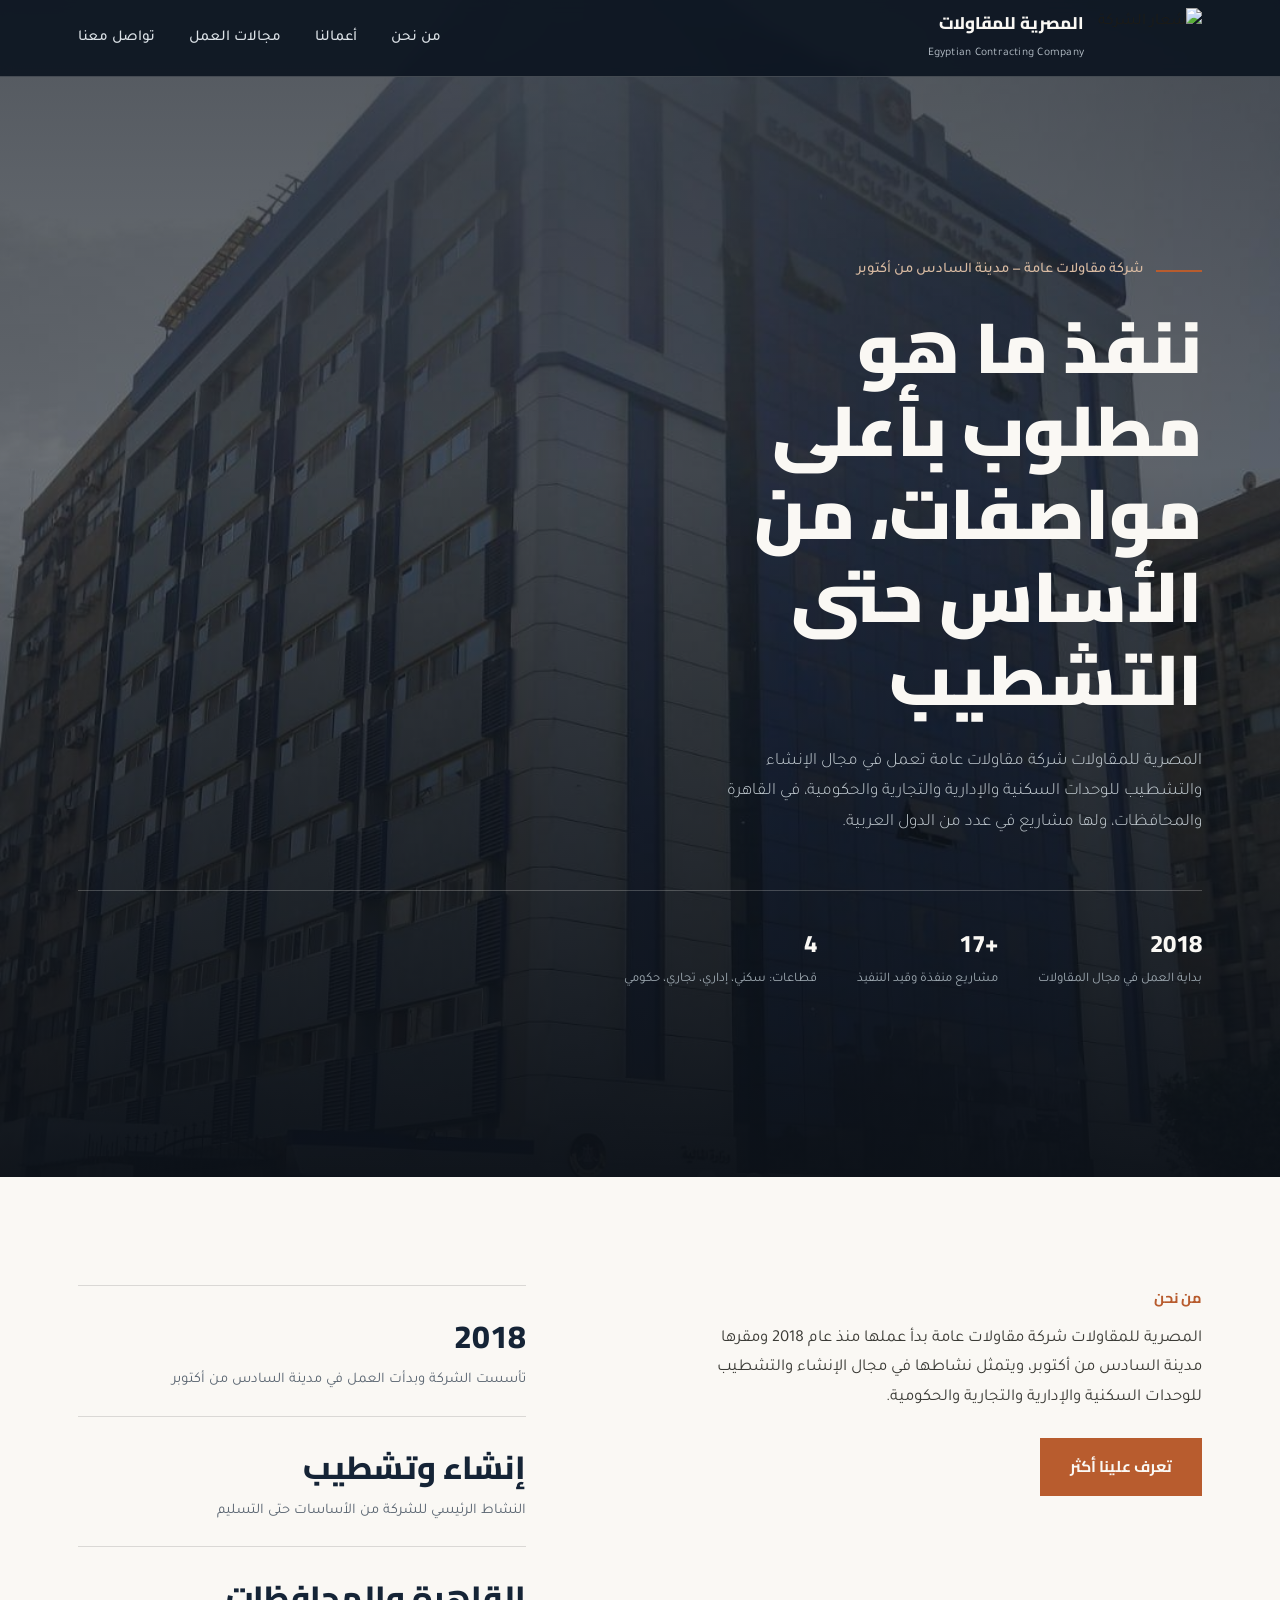
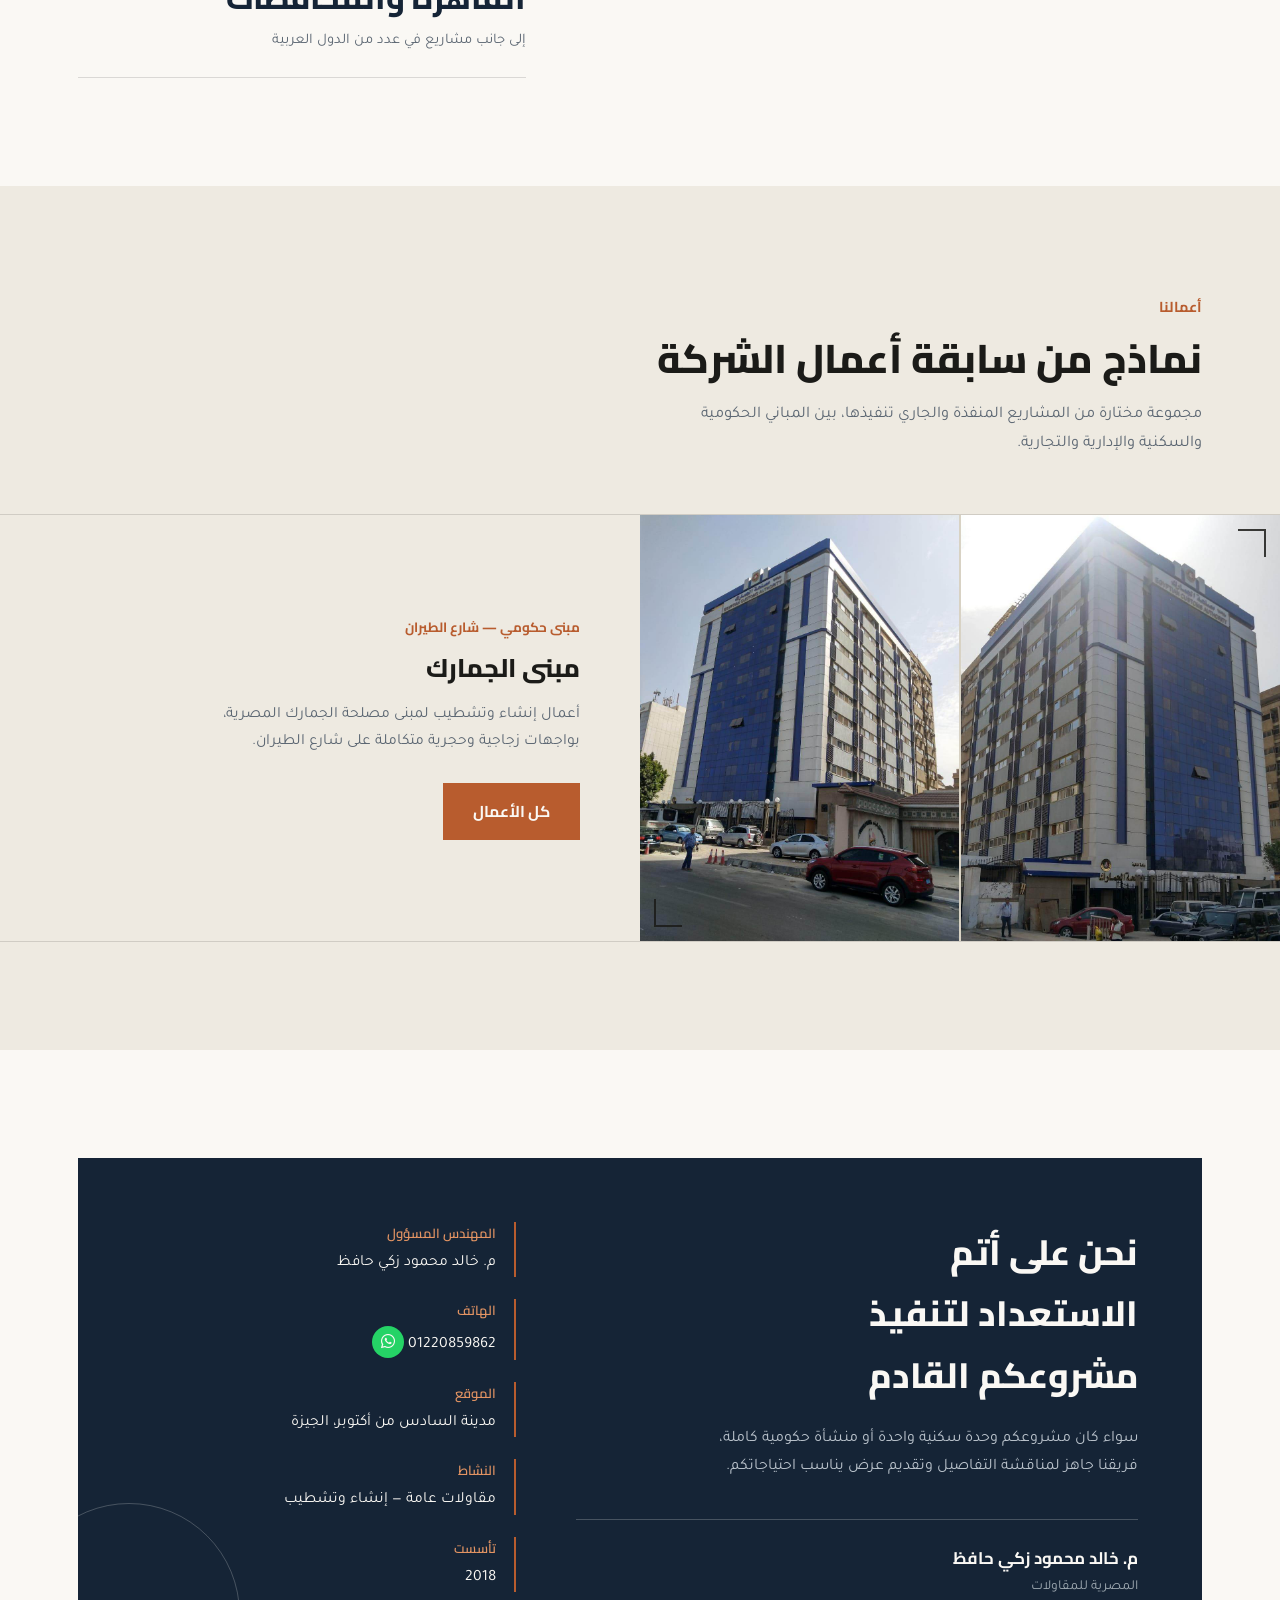
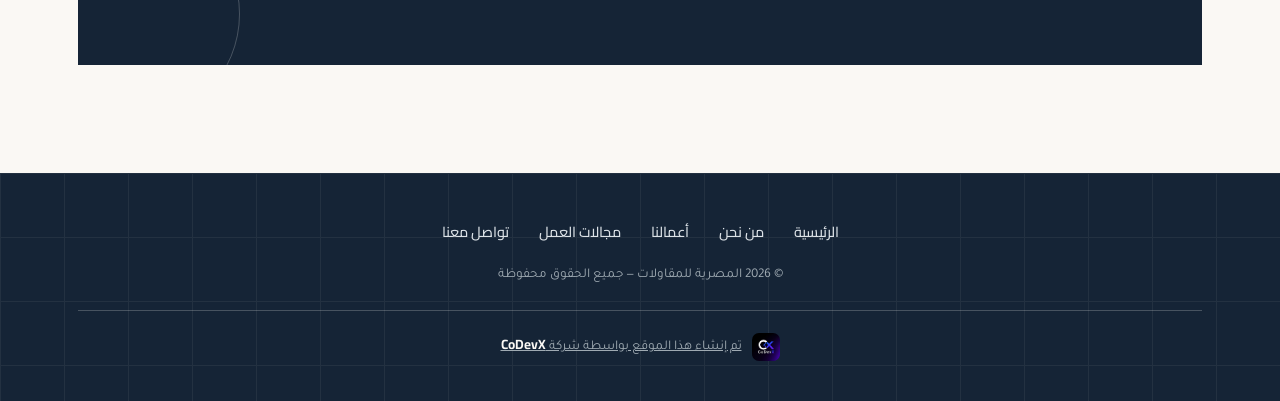
==== index.html @ 990a1ee1 "Add files via upload" ====
<!DOCTYPE html>
<html lang="ar" dir="rtl">
<head>
<meta charset="UTF-8">
<meta name="viewport" content="width=device-width, initial-scale=1, viewport-fit=cover">
<title>الرئيسية — المصرية للمقاولات</title>
<link rel="preconnect" href="https://fonts.googleapis.com">
<link rel="preconnect" href="https://fonts.gstatic.com" crossorigin>
<link rel="stylesheet" href="https://cdnjs.cloudflare.com/ajax/libs/font-awesome/6.5.2/css/all.min.css">
<link href="https://fonts.googleapis.com/css2?family=Cairo:wght@500;700;800;900&family=Tajawal:wght@300;400;500;700&display=swap" rel="stylesheet">
<link rel="stylesheet" href="css/style.css">
</head>
<body>
<header>
  <div class="wrap nav">
    <a class="brand" href="index.html">
      <img src="images/logo.jpg" alt="شعار الشركة">
      <div class="brand-text"><b>المصرية للمقاولات</b><span>Egyptian Contracting Company</span></div>
    </a>
    <nav><ul id="navList"><li><a href="about.html">من نحن</a></li><li><a href="projects.html">أعمالنا</a></li><li><a href="sectors.html">مجالات العمل</a></li><li><a href="contact.html">تواصل معنا</a></li></ul></nav>
    <button class="nav-toggle" id="navToggle" aria-label="القائمة">☰</button>
  </div>
</header>
<section class="hero">
  <img src="images/customs-1.jpg" alt="">
  <div class="hero-gradient"></div>
  <div class="wrap hero-content">
    <div class="eyebrow-line"><div class="rule"></div><span>شركة مقاولات عامة — مدينة السادس من أكتوبر</span></div>
    <h1>ننفذ ما هو مطلوب بأعلى مواصفات، من الأساس حتى التشطيب</h1>
    <p>المصرية للمقاولات شركة مقاولات عامة تعمل في مجال الإنشاء والتشطيب للوحدات السكنية والإدارية والتجارية والحكومية، في القاهرة والمحافظات، ولها مشاريع في عدد من الدول العربية.</p>
    <div class="hero-meta">
      <div><b>2018</b><span>بداية العمل في مجال المقاولات</span></div>
      <div><b>+17</b><span>مشاريع منفذة وقيد التنفيذ</span></div>
      <div><b>4</b><span>قطاعات: سكني، إداري، تجاري، حكومي</span></div>
    </div>
  </div>
</section>
<section class="about">
  <div class="wrap about-grid">
    <div>
      <div class="kicker">من نحن</div>
      <div class="about-body">
        <p>المصرية للمقاولات شركة مقاولات عامة بدأ عملها منذ عام 2018 ومقرها مدينة السادس من أكتوبر، ويتمثل نشاطها في مجال الإنشاء والتشطيب للوحدات السكنية والإدارية والتجارية والحكومية.</p>
      </div>
      <a class="btn" href="about.html">تعرف علينا أكثر</a>
    </div>
    <div class="facts"><div class="fact"><div class="fact-num">2018</div><div class="fact-label">تأسست الشركة وبدأت العمل في مدينة السادس من أكتوبر</div></div>
      <div class="fact"><div class="fact-num">إنشاء وتشطيب</div><div class="fact-label">النشاط الرئيسي للشركة من الأساسات حتى التسليم</div></div>
      <div class="fact"><div class="fact-num">القاهرة والمحافظات</div><div class="fact-label">إلى جانب مشاريع في عدد من الدول العربية</div></div></div>
  </div>
</section>
<section class="work">
  <div class="wrap"><div class="section-head"><div class="kicker">أعمالنا</div><h2>نماذج من سابقة أعمال الشركة</h2><p>مجموعة مختارة من المشاريع المنفذة والجاري تنفيذها، بين المباني الحكومية والسكنية والإدارية والتجارية.</p></div></div>
  <div class="project">
    <div class="p-media split frame"><img src="images/customs-1.jpg" alt="مبنى الجمارك"><img src="images/customs-2.jpg" alt="مبنى الجمارك"></div>
    <div class="p-text"><div class="p-loc">مبنى حكومي — شارع الطيران</div><h3>مبنى الجمارك</h3><p>أعمال إنشاء وتشطيب لمبنى مصلحة الجمارك المصرية، بواجهات زجاجية وحجرية متكاملة على شارع الطيران.</p><div><a class="btn" href="projects.html">كل الأعمال</a></div></div>
  </div>
</section>
<section class="contact">
  <div class="wrap">
    <div class="contact-box">
      <div class="contact-grid">
        <div>
          <h2>نحن على أتم الاستعداد لتنفيذ مشروعكم القادم</h2>
          <p>سواء كان مشروعكم وحدة سكنية واحدة أو منشأة حكومية كاملة، فريقنا جاهز لمناقشة التفاصيل وتقديم عرض يناسب احتياجاتكم.</p>
          <div class="sig"><b>م. خالد محمود زكي حافظ</b><span>المصرية للمقاولات</span></div>
        </div>
        <div class="contact-list">
          <div><b>المهندس المسؤول</b><span>م. خالد محمود زكي حافظ</span></div>
          <div><b>الهاتف</b>
              <a href="tel:+201220859862">01220859862</a>
              <a class="wa-btn" href="https://wa.me/201220859862">          
                <i class="fa-brands fa-whatsapp"></i>
              </a>
          </div>
          <div><b>الموقع</b><span>مدينة السادس من أكتوبر، الجيزة</span></div>
          <div><b>النشاط</b><span>مقاولات عامة — إنشاء وتشطيب</span></div>
          <div><b>تأسست</b><span>2018</span></div>
        </div>
      </div>
    </div>
  </div>
</section>
<footer>
  <div class="wrap">
    <div class="foot-links"><a href="index.html">الرئيسية</a><a href="about.html">من نحن</a><a href="projects.html">أعمالنا</a><a href="sectors.html">مجالات العمل</a><a href="contact.html">تواصل معنا</a></div>
    © 2026 المصرية للمقاولات — جميع الحقوق محفوظة
    <a class="credit" href="https://codevx-tech.github.io/CoDevX/" target="_blank" rel="noopener">
      <img src="images/codevx.jpg" alt="CoDevX">
      <span>تم إنشاء هذا الموقع بواسطة شركة <b>CoDevX</b></span>
    </a>  
  </div>
</footer>
<script src="js/main.js"></script>
</body>
</html>
---- css/style.css ----
:root{
    --navy:#152436;
    --navy-2:#1d3247;
    --concrete:#EEEAE1;
    --concrete-2:#E2DDD1;
    --paper:#FAF8F4;
    --ink:#1B1B18;
    --steel:#5B6672;
    --rust:#B85C2E;
    --rust-2:#9C4A22;
    --line: rgba(27,27,24,.14);
    --line-light: rgba(250,248,244,.22);
    background:var(--concrete);
    padding-top: env(safe-area-inset-top, 0px);
    padding-bottom: env(safe-area-inset-bottom, 0px);
  }
  @media (prefers-color-scheme: dark){
    :root:not([data-theme="light"]){
      --concrete:#EEEAE1; --paper:#FAF8F4; --ink:#1B1B18;
    }
  }
  *{box-sizing:border-box; margin:0; padding:0;}
  html{scroll-behavior:smooth; scroll-padding-top: env(safe-area-inset-top,0px);}
  body{
    background:var(--concrete);
    color:var(--ink);
    font-family:'Tajawal', sans-serif;
    line-height:1.75;
    overflow-x:hidden;
  }
  img{max-width:100%; display:block;}
  h1,h2,h3{ font-family:'Cairo', sans-serif; }

  .wrap{ max-width:1180px; margin:0 auto; padding:0 28px; }

  .frame{ position:relative; }
  .frame::before, .frame::after,
  .frame .c2::before, .frame .c2::after{
    content:''; position:absolute; width:26px; height:26px; z-index:3;
    border-color: var(--paper); opacity:.85;
  }
  .frame::before{ top:14px; right:14px; border-top:2px solid; border-right:2px solid; }
  .frame::after{ bottom:14px; left:14px; border-bottom:2px solid; border-left:2px solid; }

  header{
    position:fixed; inset-inline:0; top:0; z-index:50;
    padding-top: env(safe-area-inset-top, 0px);
    background: rgba(12, 21, 33, 0.92);
    backdrop-filter: blur(6px);
    border-bottom:1px solid var(--line-light);
  }
  .nav{ display:flex; align-items:center; justify-content:space-between; height:76px; }
  .brand{ display:flex; align-items:center; gap:14px; }
  .brand img{ height:60px; width:auto;}
  .brand-text{ color:var(--paper); }
  .brand-text b{ font-family:'Cairo'; font-weight:800; font-size:1.06rem; display:block; }
  .brand-text span{ font-size:.72rem; color:#B9C2CB; letter-spacing:.02em; }
  nav ul{ list-style:none; display:flex; gap:34px; }
  nav a{ color:#DCE2E7; text-decoration:none; font-size:.95rem; font-weight:500; transition:color .2s; }
  nav a:hover{ color:var(--rust); }
  .nav-toggle{ display:none; background:none; border:0; color:var(--paper); font-size:1.6rem; cursor:pointer; }

  .hero{
    position:relative; min-height:100svh; display:flex; align-items:flex-end;
    background:#0e1a26;
  }
  .hero img{
    position:absolute; inset:0; width:100%; height:100%; object-fit:cover; object-position:center 30%;
    opacity:.62;
  }
  .hero-gradient{
    position:absolute; inset:0;
    background: linear-gradient(180deg, rgba(14,20,28,.55) 0%, rgba(14,20,28,.35) 40%, rgba(12,17,24,.94) 100%);
  }
  .hero-content{ position:relative; z-index:2; width:100%; padding-bottom:76px; padding-top:150px; }
  .eyebrow-line{ display:flex; align-items:center; gap:12px; margin-bottom:22px; }
  .eyebrow-line .rule{ width:46px; height:2px; background:var(--rust); }
  .eyebrow-line span{ color:#D9BBA2; font-size:.92rem; font-weight:500; }
  .hero h1{
    color:var(--paper); font-weight:900; font-size:clamp(2.3rem, 6vw, 4.4rem);
    line-height:1.18; max-width:15ch;
  }
  .hero p{
    color:#C9D2D8; max-width:56ch; margin-top:26px; font-size:1.08rem; font-weight:300;
  }
  .hero-meta{ display:flex; flex-wrap:wrap; gap:40px; margin-top:52px; padding-top:32px; border-top:1px solid var(--line-light); }
  .hero-meta div b{ display:block; font-family:'Cairo'; color:var(--paper); font-size:1.5rem; font-weight:800; }
  .hero-meta div span{ color:#9FAAB2; font-size:.82rem; }

  section{ padding:108px 0; }
  .section-head{ max-width:640px; margin-bottom:56px; }
  .kicker{ color:var(--rust); font-family:'Cairo'; font-weight:700; font-size:.9rem; margin-bottom:14px; }
  .section-head h2{ font-size:clamp(1.7rem,3.4vw,2.5rem); font-weight:800; line-height:1.3; }
  .section-head p{ margin-top:16px; color:var(--steel); font-size:1.02rem; max-width:58ch; }

  .about{ background:var(--paper); }
  .about-grid{ display:grid; grid-template-columns:1.15fr .85fr; gap:70px; align-items:start; }
  .about-body p{ color:#3B3B36; font-size:1.05rem; margin-bottom:20px; max-width:58ch; }
  .about-body p:last-child{ margin-bottom:0; }
  .facts{ display:flex; flex-direction:column; }
  .fact{ padding:22px 0; border-top:1px solid var(--line); }
  .fact:last-child{ border-bottom:1px solid var(--line); }
  .fact-num{ font-family:'Cairo'; font-weight:800; font-size:2rem; color:var(--navy); }
  .fact-label{ color:var(--steel); font-size:.92rem; margin-top:4px; }

  .work{ background:var(--concrete); }
  .project{
    display:grid; grid-template-columns: 1fr 1fr; gap:0;
    border-top:1px solid var(--line);
    align-items:stretch;
  }
  .project:last-child{ border-bottom:1px solid var(--line); }
  .project.reverse .p-media{ order:2; }
  .project.reverse .p-text{ order:1; }
  .p-media{ position:relative; overflow:hidden; min-height:420px; background:#d8d2c4; }
  .p-media img{ width:100%; height:100%; object-fit:cover; transition:transform .7s cubic-bezier(.2,.7,.2,1); }
  .p-media:hover img{ transform:scale(1.045); }
  .p-media .tag{
    position:absolute; bottom:20px; right:20px; z-index:3;
    background:rgba(21,36,54,.86); color:var(--paper); font-size:.78rem;
    padding:7px 14px; font-family:'Cairo'; font-weight:600; letter-spacing:.02em;
  }
  .p-media.split{ display:grid; grid-template-columns:1fr 1fr; gap:2px; min-height:420px; }
  .p-media.split img{ height:100%; }
  .p-text{ padding:58px 60px; display:flex; flex-direction:column; justify-content:center; }
  .p-loc{ color:var(--rust); font-family:'Cairo'; font-weight:700; font-size:.84rem; margin-bottom:12px; }
  .p-text h3{ font-size:1.6rem; font-weight:800; margin-bottom:16px; line-height:1.35; }
  .p-text p{ color:var(--steel); font-size:.98rem; max-width:44ch; }

  .sectors{ background:var(--navy); color:var(--paper); position:relative; }
  .sectors::before{
    content:''; position:absolute; inset:0; opacity:.06; pointer-events:none;
    background-image: linear-gradient(var(--paper) 1px, transparent 1px), linear-gradient(90deg, var(--paper) 1px, transparent 1px);
    background-size:64px 64px;
  }
  .sectors .section-head p{ color:#AEB9C2; }
  .sectors .kicker{ color:#E39463; }
  .sector-grid{ position:relative; display:grid; grid-template-columns:repeat(4,1fr); gap:1px; background:var(--line-light); border:1px solid var(--line-light); }
  .sector{ background:var(--navy); padding:36px 26px; }
  .sector b{ font-family:'Cairo'; display:block; font-size:1.06rem; font-weight:700; margin-bottom:10px; }
  .sector span{ color:#9FAAB2; font-size:.88rem; }

  .contact{ background:var(--paper); }
  .contact-box{
    background:var(--navy); color:var(--paper); padding:64px; position:relative; overflow:hidden;
  }
  .contact-box::after{
    content:''; position:absolute; left:-60px; bottom:-60px; width:220px; height:220px;
    border:1px solid var(--line-light); border-radius:50%;
  }
  .contact-grid{ position:relative; display:grid; grid-template-columns:1.2fr .8fr; gap:60px; }
  .contact-box h2{ font-size:clamp(1.6rem,3vw,2.2rem); font-weight:800; max-width:16ch; }
  .contact-box > .contact-grid > div:first-child p{ color:#B9C2CB; margin-top:18px; max-width:48ch; }
  .sig{ margin-top:38px; padding-top:24px; border-top:1px solid var(--line-light); }
  .sig b{ font-family:'Cairo'; display:block; font-size:1.05rem; }
  .sig span{ color:#9FAAB2; font-size:.86rem; }
  .contact-list{ display:flex; flex-direction:column; gap:22px; }
  .contact-list div{ padding-right:18px; border-right:2px solid var(--rust); }
  .contact-list b{ font-family:'Cairo'; display:block; font-size:.82rem; color:#E39463; margin-bottom:4px; font-weight:600; }
  .contact-list span{ font-size:.98rem; color:var(--paper); }

  footer{ background:var(--paper); text-align:center; padding:30px 0 44px; color:var(--steel); font-size:.84rem; }

  @media (max-width:900px){
    nav ul{ display:none; }
    .about-grid{ grid-template-columns:1fr; gap:40px; }
    .project, .project.reverse{ grid-template-columns:1fr; }
    .project.reverse .p-media{ order:1; } .project.reverse .p-text{ order:2; }
    .p-text{ padding:40px 6px; }
    .p-media, .p-media.split{ min-height:300px; }
    .sector-grid{ grid-template-columns:1fr 1fr; }
    .contact-grid{ grid-template-columns:1fr; }
    .contact-box{ padding:40px 26px; }
    .hero-meta{ gap:26px; }
  }

  a{color:inherit;}
  .brand{text-decoration:none;}
  nav a.active{color:var(--rust);}
  .hero.short{ min-height:64svh; }
  .btn{ display:inline-flex; align-items:center; gap:10px; background:var(--rust); color:var(--paper); padding:15px 30px;
        font-family:'Cairo'; font-weight:700; font-size:.98rem; text-decoration:none; transition:background .2s; margin-top:26px; }
  .btn:hover{ background:var(--rust-2); }
  .gallery{ display:grid; grid-template-columns:1.3fr 1fr; gap:6px; }
  .gallery .frame{ overflow:hidden; background:#d8d2c4; min-height:280px; }
  .gallery .frame.wide{ grid-column:1 / -1; }
  .gallery img{ width:100%; height:100%; object-fit:cover; transition:transform .7s cubic-bezier(.2,.7,.2,1); }
  .gallery .frame:hover img{ transform:scale(1.045); }
  .steps .fact-num{ color:var(--rust); }
  .contact-list a{ color:var(--paper); text-decoration:none; font-size:.98rem; direction:ltr; unicode-bidi:plaintext; }
  footer{
  background:var(--navy); position:relative; overflow:hidden;
  text-align:center; padding:46px 0 40px; color:#9FAAB2; font-size:.84rem;
}
footer::before{
  content:''; position:absolute; inset:0; opacity:.06; pointer-events:none;
  background-image: linear-gradient(var(--paper) 1px, transparent 1px), linear-gradient(90deg, var(--paper) 1px, transparent 1px);
  background-size:64px 64px;
}
footer .wrap{ position:relative; }
.foot-links{ display:flex; justify-content:center; gap:30px; margin-bottom:20px; flex-wrap:wrap;}
.foot-links a{ color:#DCE2E7; text-decoration:none; font-family:'Cairo'; font-weight:500; font-size:.9rem; transition:color .2s;}
.foot-links a:hover{ color:var(--rust-2); }
.credit{
  display:flex; align-items:center; justify-content:center; gap:10px;
  margin-top:22px; padding-top:22px; border-top:1px solid var(--line-light);
  color:#9FAAB2;
}
.credit img{ height:28px; width:28px; border-radius:7px; }
.credit b{ font-family:'Cairo'; color:var(--paper); font-weight:700; }
  @media (max-width:900px){
    .nav-toggle{ display:block; }
    nav ul.open{ display:flex; flex-direction:column; gap:0; position:absolute; top:100%; inset-inline:0; background:rgba(21,36,54,.98); padding:10px 28px 20px; }
    nav ul.open li a{ display:block; padding:14px 0; border-bottom:1px solid var(--line-light); }
    .gallery{ grid-template-columns:1fr; }
    .hero.short{ min-height:56svh; }
  }

  .phone-row{ display:flex; align-items:center; gap:10px; }
  .wa-btn{
    display:inline-flex; align-items:center; justify-content:center;
    width:32px; height:32px; border-radius:50%;
    background:#25D366; color:#0b2a17; flex:none;
    transition:transform .2s, background .2s;
  }
  .wa-btn:hover{ background:#1EBE5A; transform:scale(1.08); }
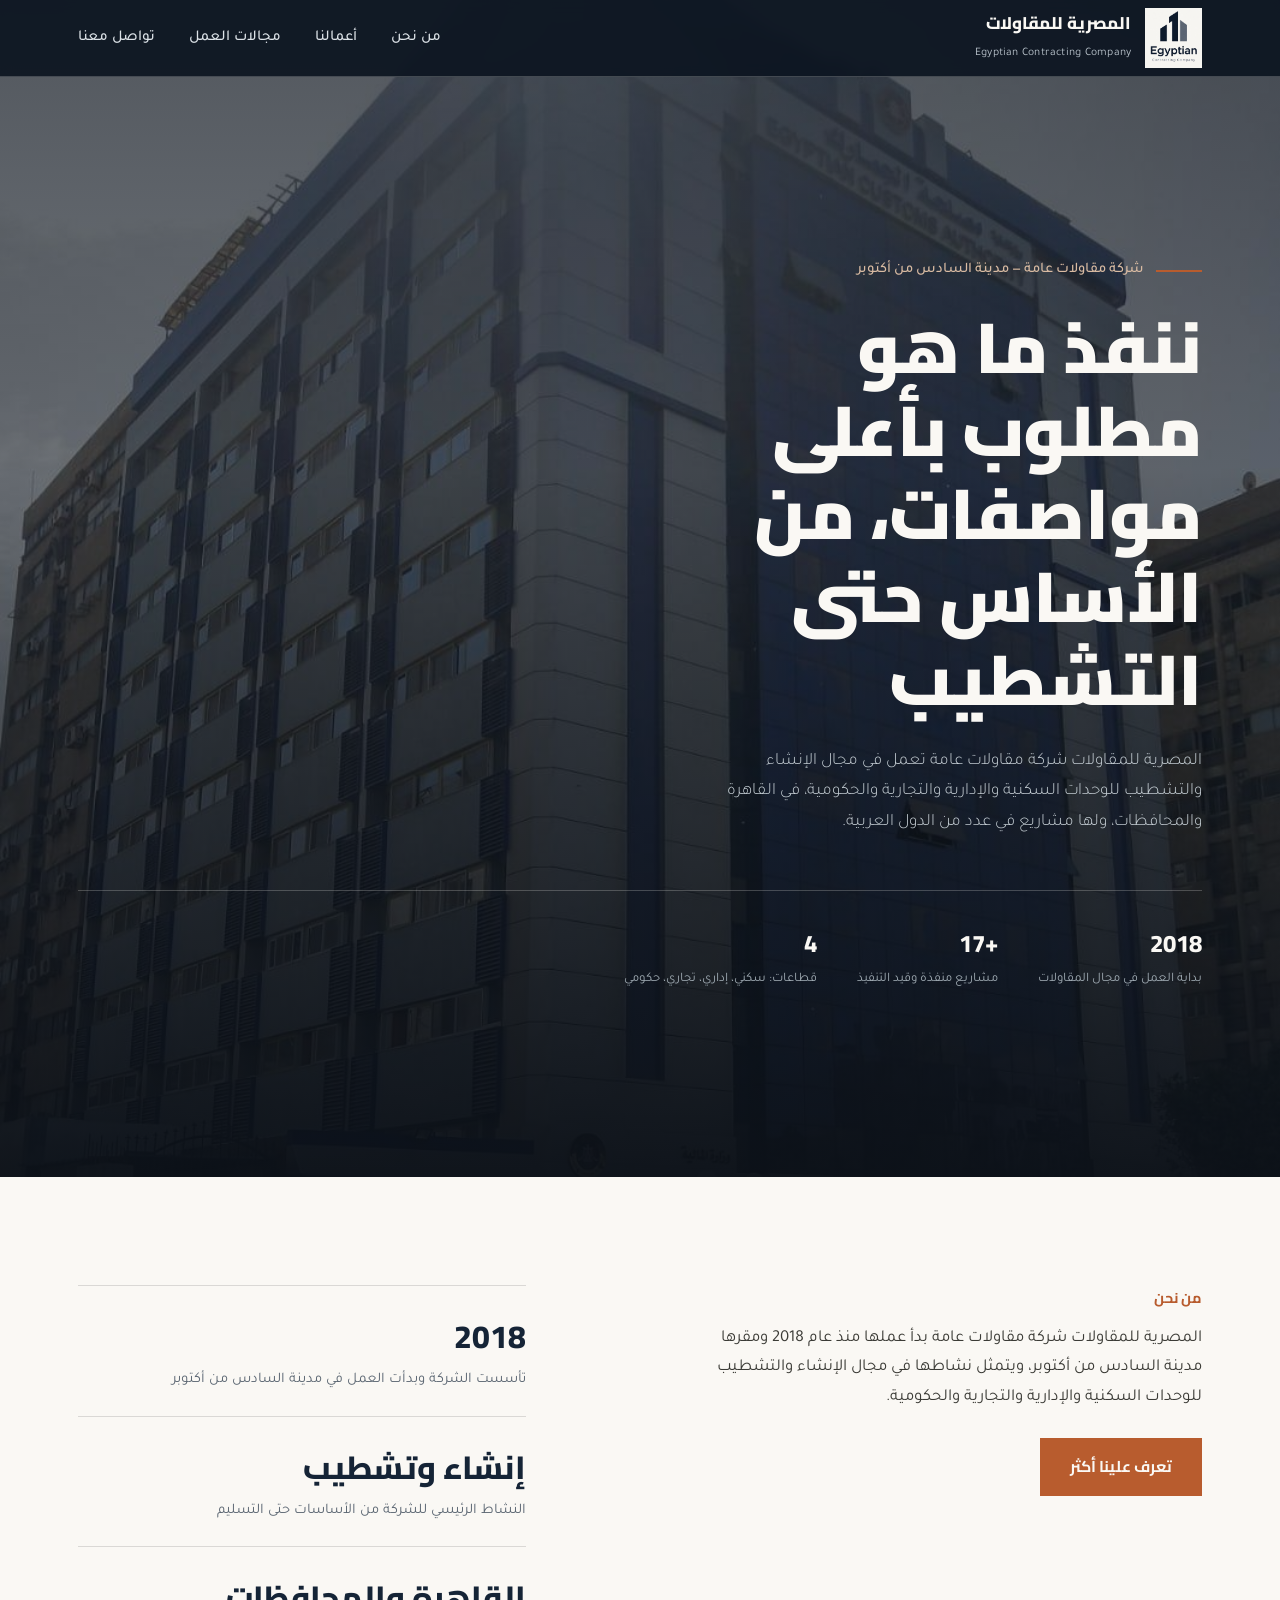
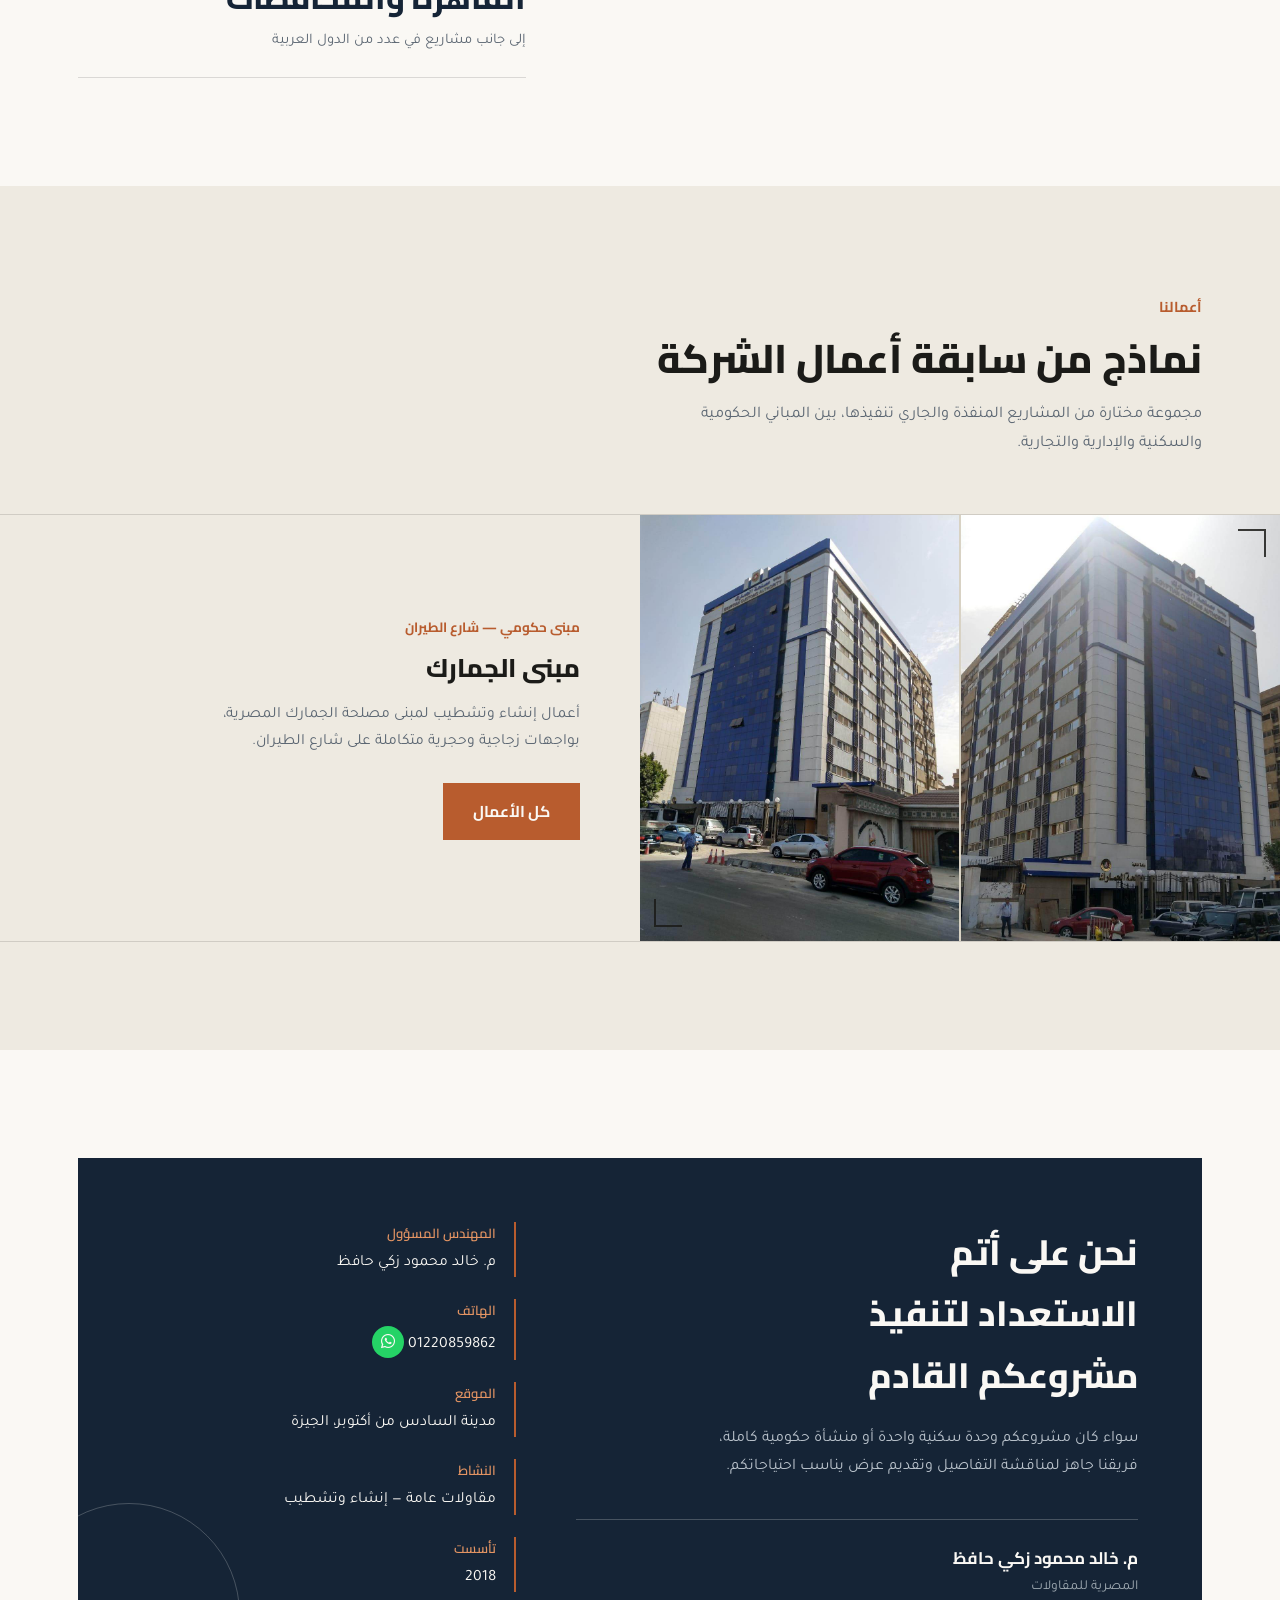
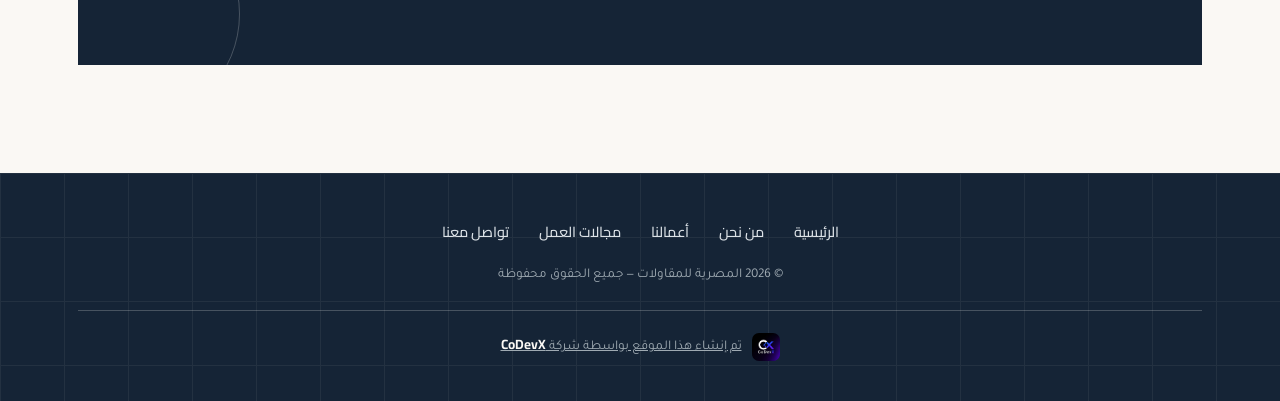
==== commit 87ca7575: "Update index.html" ====
--- a/index.html
+++ b/index.html
@@ -14,7 +14,7 @@
 <header>
   <div class="wrap nav">
     <a class="brand" href="index.html">
-      <img src="images/logo.jpg" alt="شعار الشركة">
+      <img src="images/Logo.jpg" alt="شعار الشركة">
       <div class="brand-text"><b>المصرية للمقاولات</b><span>Egyptian Contracting Company</span></div>
     </a>
     <nav><ul id="navList"><li><a href="about.html">من نحن</a></li><li><a href="projects.html">أعمالنا</a></li><li><a href="sectors.html">مجالات العمل</a></li><li><a href="contact.html">تواصل معنا</a></li></ul></nav>
@@ -93,4 +93,4 @@
 </footer>
 <script src="js/main.js"></script>
 </body>
-</html>+</html>
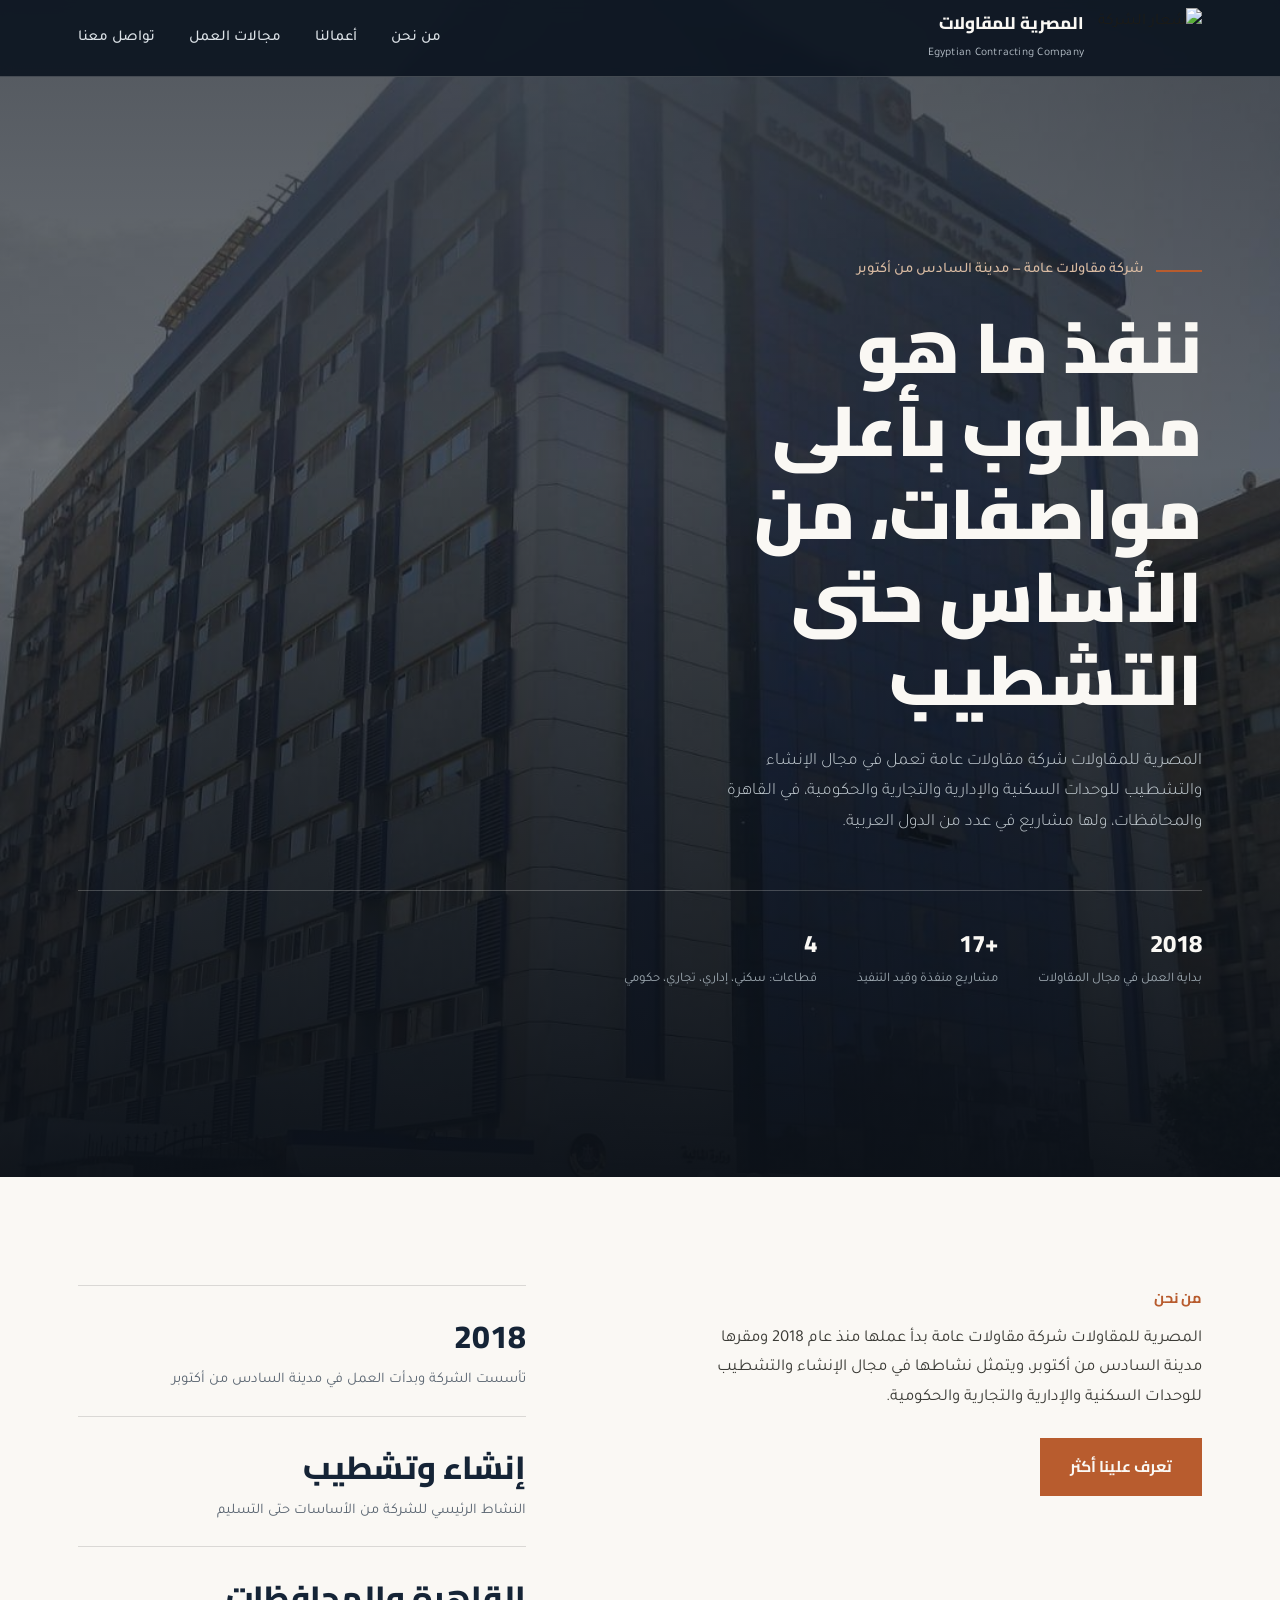
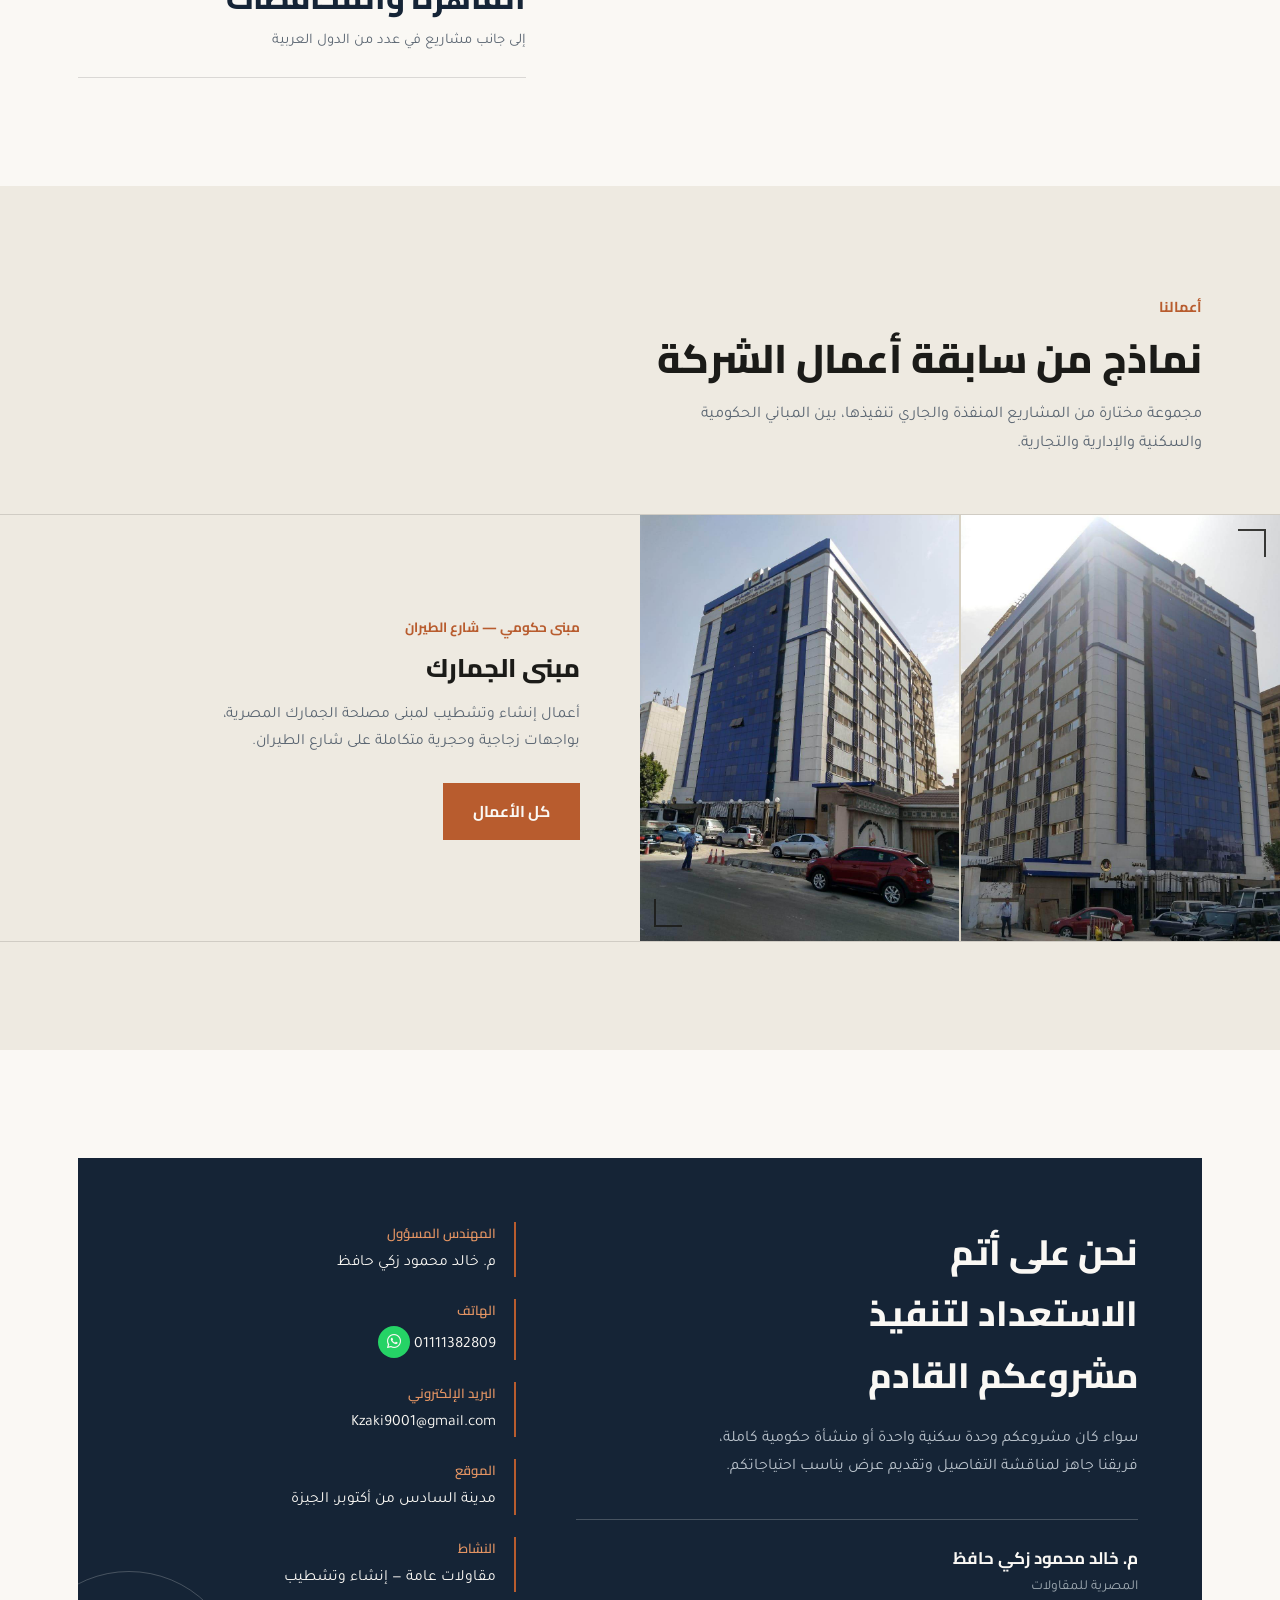
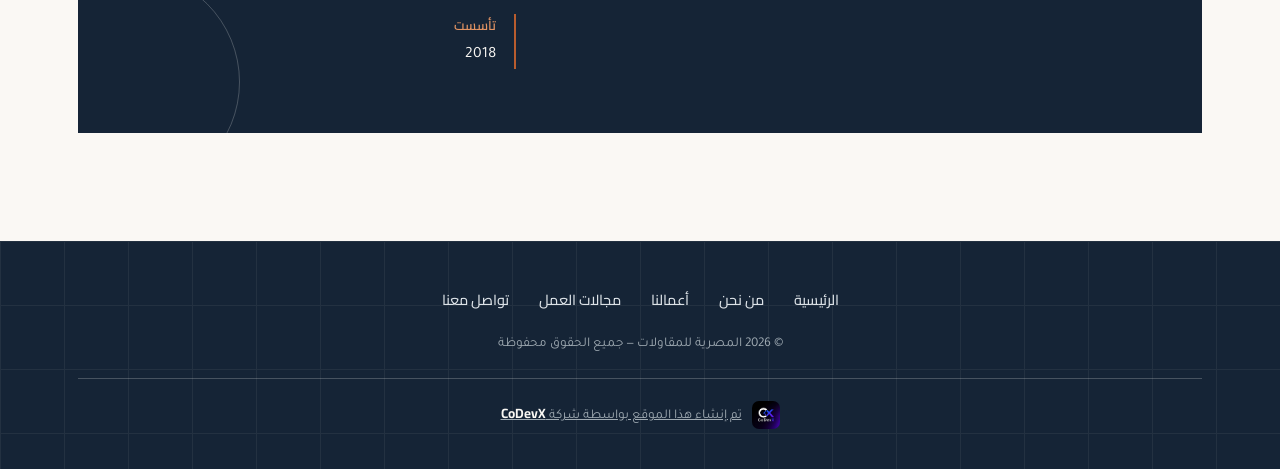
==== commit 0ebeaac1: "Add files via upload" ====
--- a/index.html
+++ b/index.html
@@ -14,7 +14,7 @@
 <header>
   <div class="wrap nav">
     <a class="brand" href="index.html">
-      <img src="images/Logo.jpg" alt="شعار الشركة">
+      <img src="images/logo.jpg" alt="شعار الشركة">
       <div class="brand-text"><b>المصرية للمقاولات</b><span>Egyptian Contracting Company</span></div>
     </a>
     <nav><ul id="navList"><li><a href="about.html">من نحن</a></li><li><a href="projects.html">أعمالنا</a></li><li><a href="sectors.html">مجالات العمل</a></li><li><a href="contact.html">تواصل معنا</a></li></ul></nav>
@@ -68,10 +68,15 @@
         <div class="contact-list">
           <div><b>المهندس المسؤول</b><span>م. خالد محمود زكي حافظ</span></div>
           <div><b>الهاتف</b>
-              <a href="tel:+201220859862">01220859862</a>
-              <a class="wa-btn" href="https://wa.me/201220859862">          
+              <a href="tel:+201111382809">01111382809</a>
+              <a class="wa-btn" href="https://wa.me/201111382809">          
                 <i class="fa-brands fa-whatsapp"></i>
               </a>
+          </div>
+          <div><b>البريد الإلكتروني</b>
+            <a href="mailto:Kzaki9001@gmail.com">
+              Kzaki9001@gmail.com
+            </a>
           </div>
           <div><b>الموقع</b><span>مدينة السادس من أكتوبر، الجيزة</span></div>
           <div><b>النشاط</b><span>مقاولات عامة — إنشاء وتشطيب</span></div>
@@ -93,4 +98,4 @@
 </footer>
 <script src="js/main.js"></script>
 </body>
-</html>
+</html>
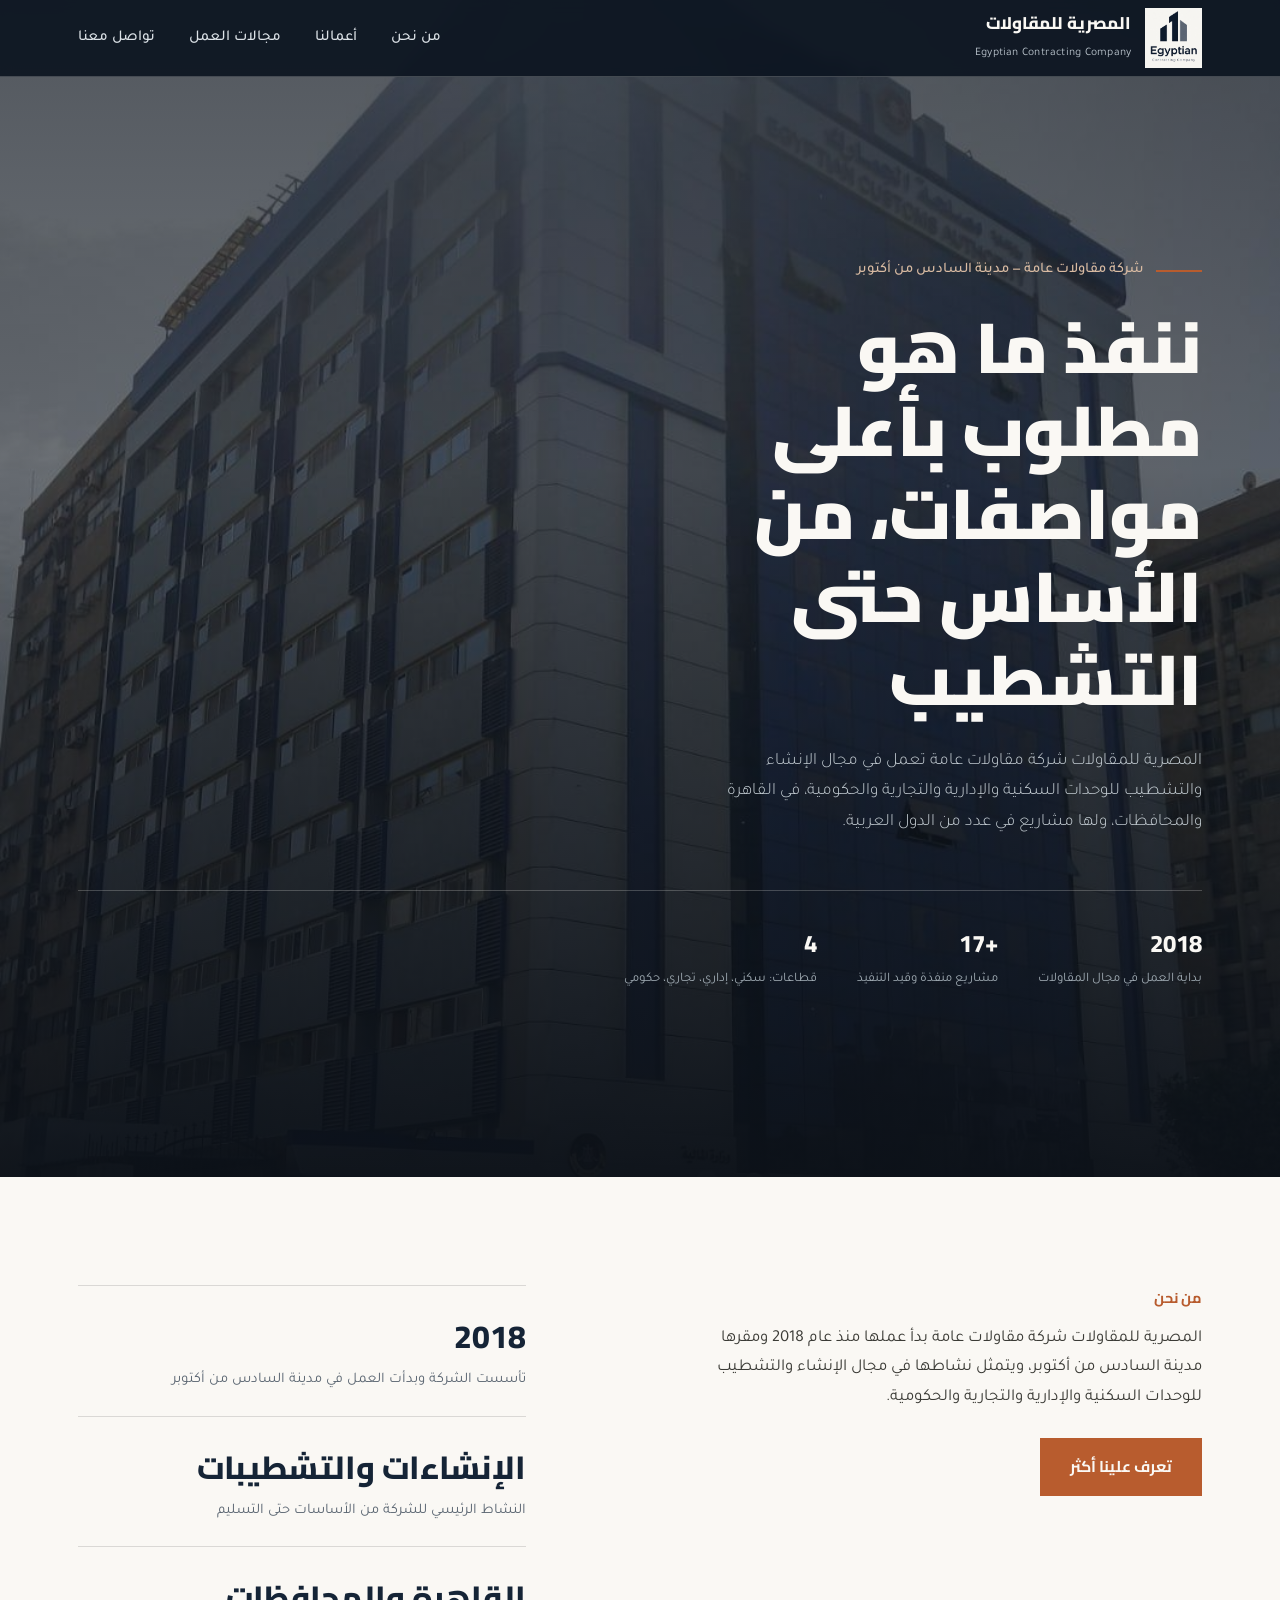
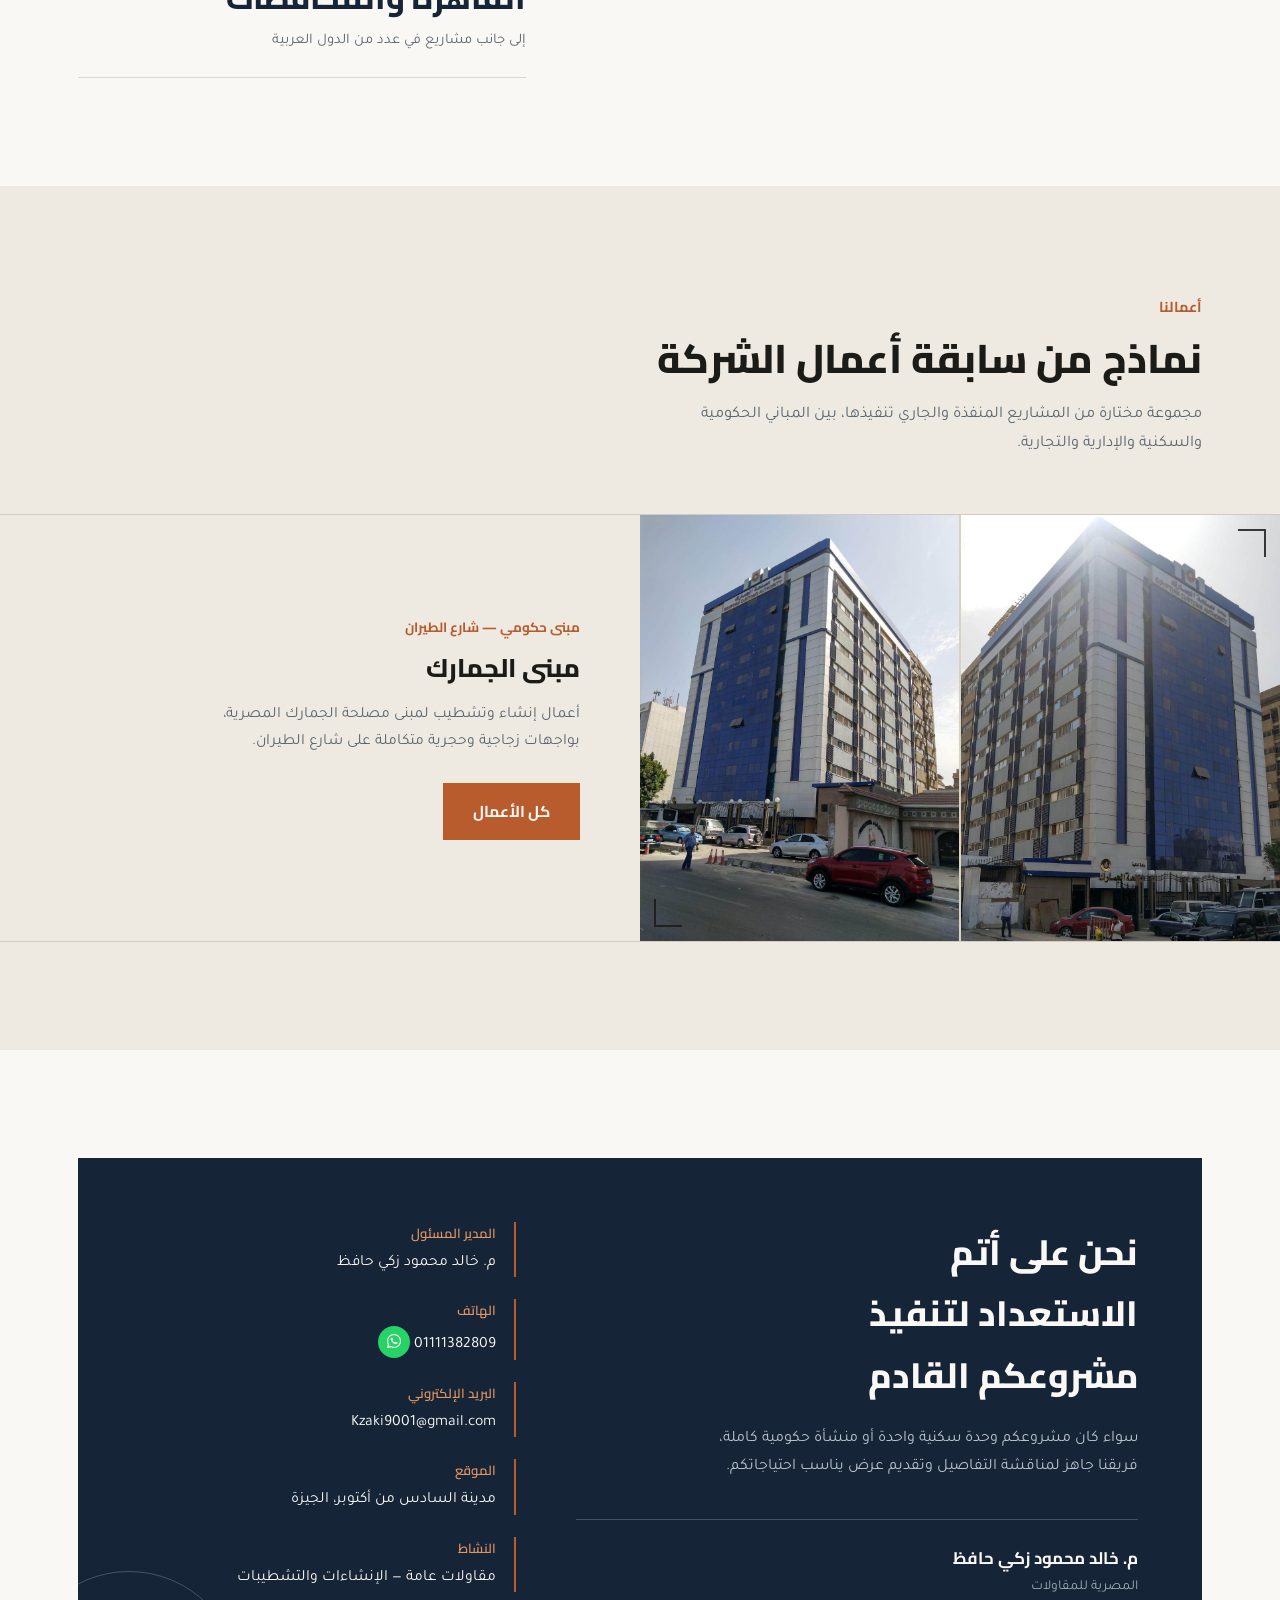
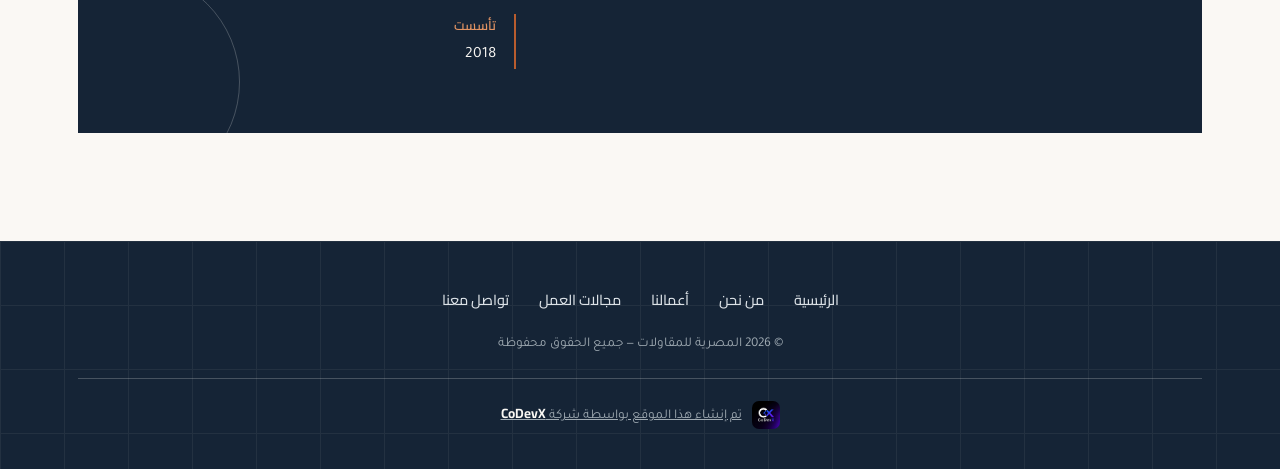
==== commit 1ffdbe4c: "Update index.html" ====
--- a/index.html
+++ b/index.html
@@ -45,7 +45,7 @@
       <a class="btn" href="about.html">تعرف علينا أكثر</a>
     </div>
     <div class="facts"><div class="fact"><div class="fact-num">2018</div><div class="fact-label">تأسست الشركة وبدأت العمل في مدينة السادس من أكتوبر</div></div>
-      <div class="fact"><div class="fact-num">إنشاء وتشطيب</div><div class="fact-label">النشاط الرئيسي للشركة من الأساسات حتى التسليم</div></div>
+      <div class="fact"><div class="fact-num">الإنشاءات والتشطيبات</div><div class="fact-label">النشاط الرئيسي للشركة من الأساسات حتى التسليم</div></div>
       <div class="fact"><div class="fact-num">القاهرة والمحافظات</div><div class="fact-label">إلى جانب مشاريع في عدد من الدول العربية</div></div></div>
   </div>
 </section>
@@ -66,7 +66,7 @@
           <div class="sig"><b>م. خالد محمود زكي حافظ</b><span>المصرية للمقاولات</span></div>
         </div>
         <div class="contact-list">
-          <div><b>المهندس المسؤول</b><span>م. خالد محمود زكي حافظ</span></div>
+          <div><b>المدير المسئول</b><span>م. خالد محمود زكي حافظ</span></div>
           <div><b>الهاتف</b>
               <a href="tel:+201111382809">01111382809</a>
               <a class="wa-btn" href="https://wa.me/201111382809">          
@@ -79,7 +79,7 @@
             </a>
           </div>
           <div><b>الموقع</b><span>مدينة السادس من أكتوبر، الجيزة</span></div>
-          <div><b>النشاط</b><span>مقاولات عامة — إنشاء وتشطيب</span></div>
+          <div><b>النشاط</b><span>مقاولات عامة — الإنشاءات والتشطيبات</span></div>
           <div><b>تأسست</b><span>2018</span></div>
         </div>
       </div>
@@ -98,4 +98,4 @@
 </footer>
 <script src="js/main.js"></script>
 </body>
-</html>+</html>
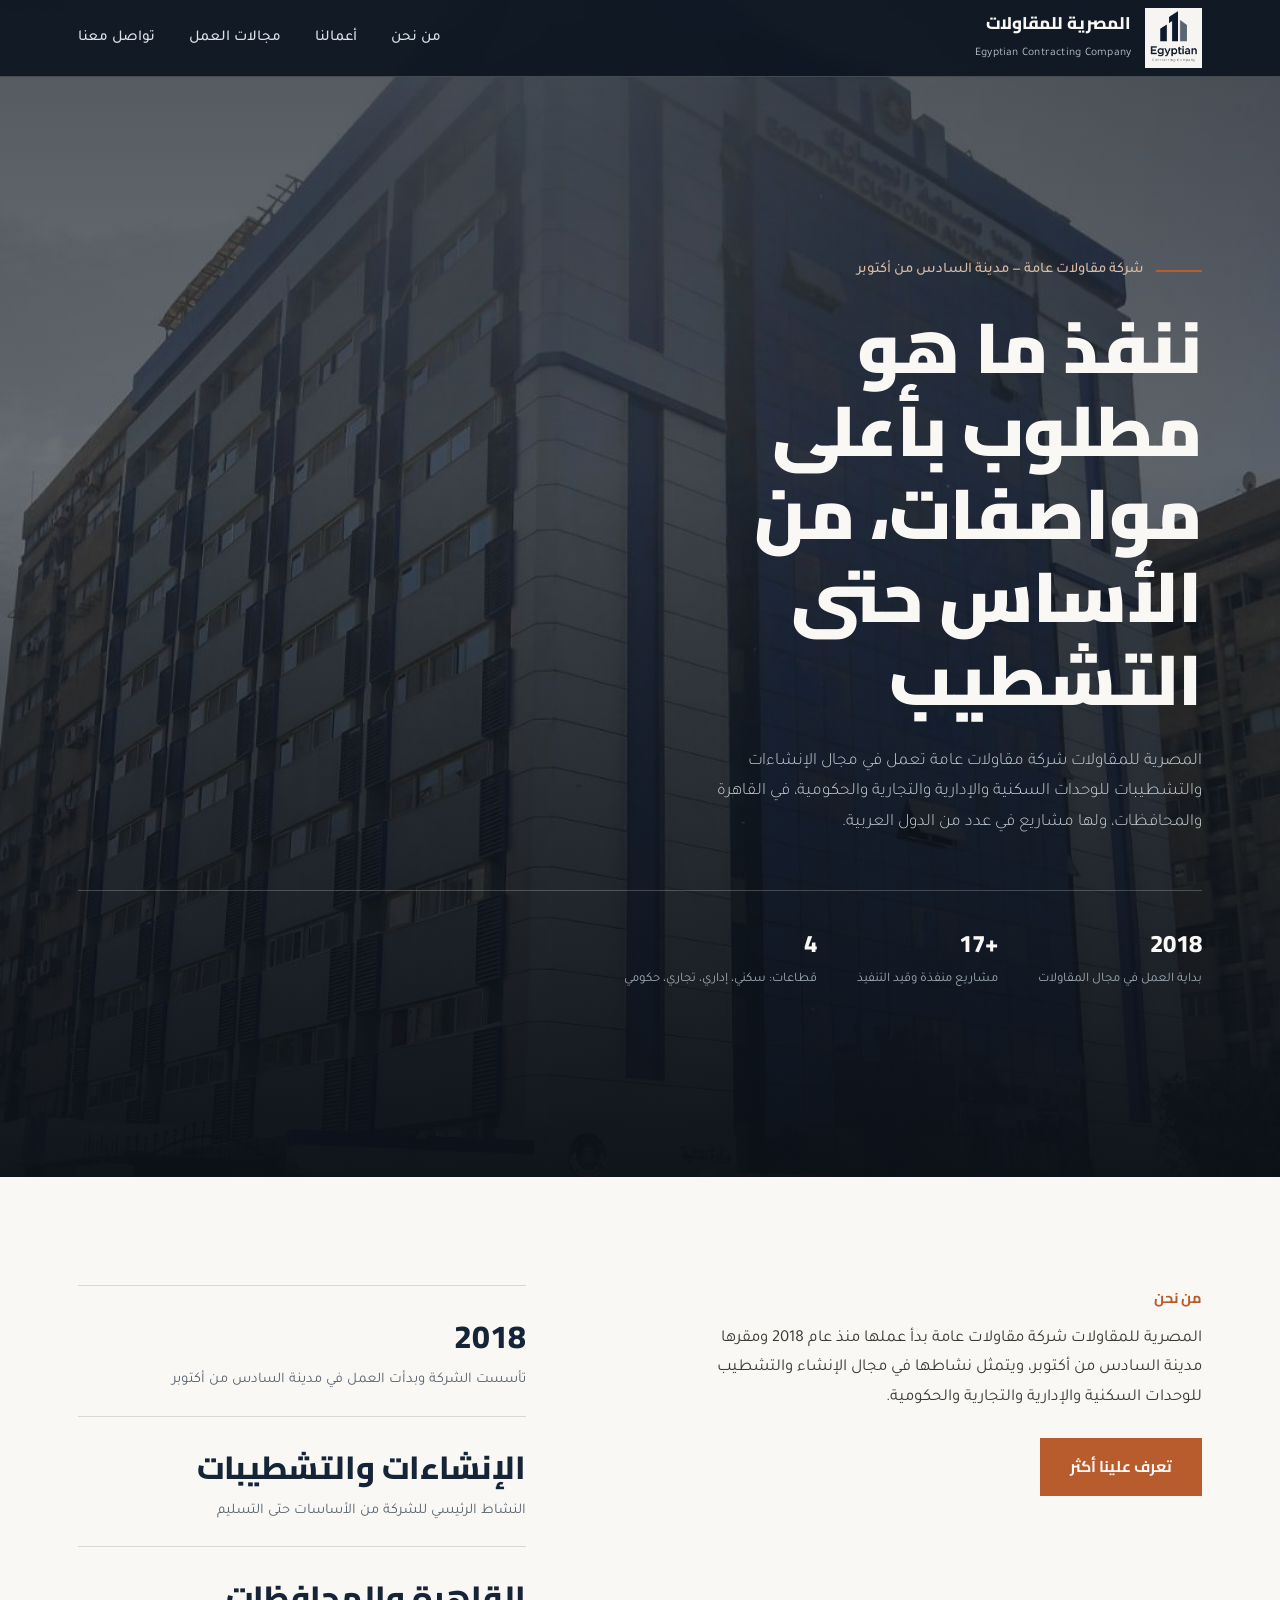
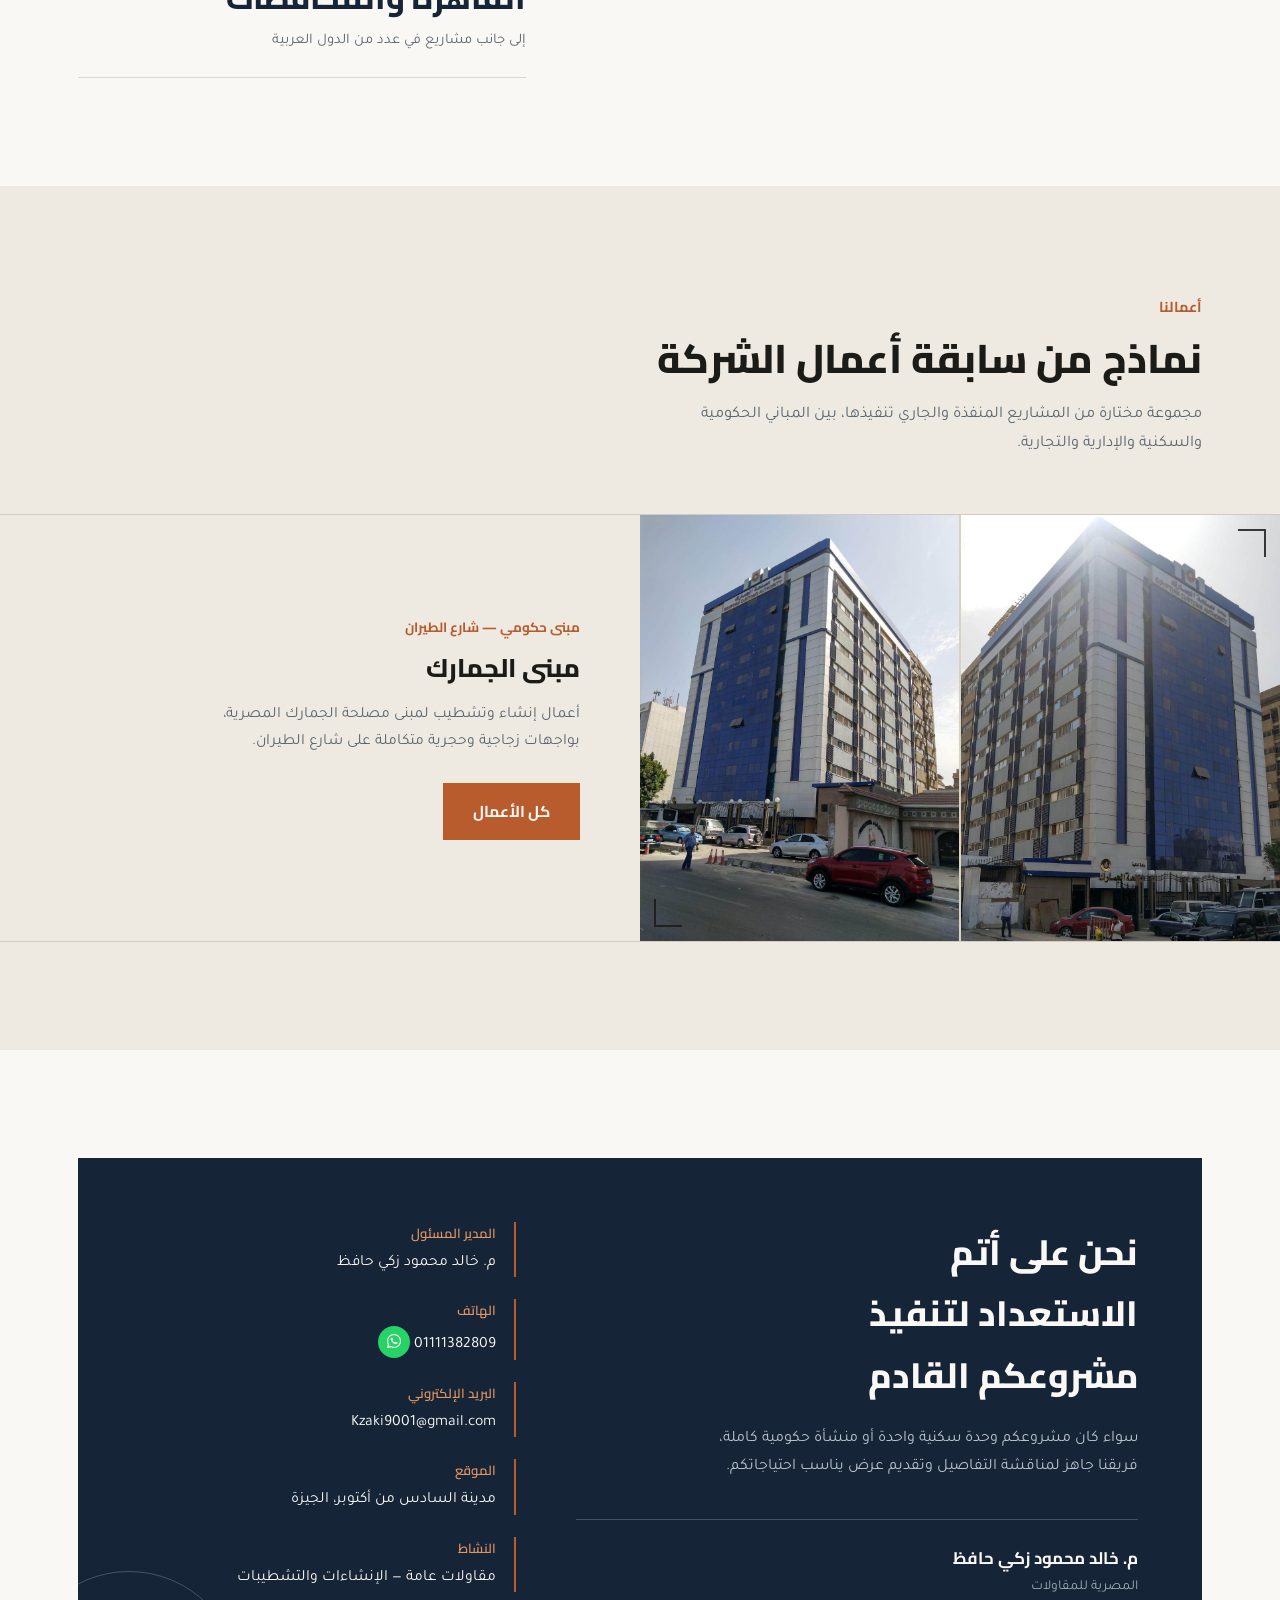
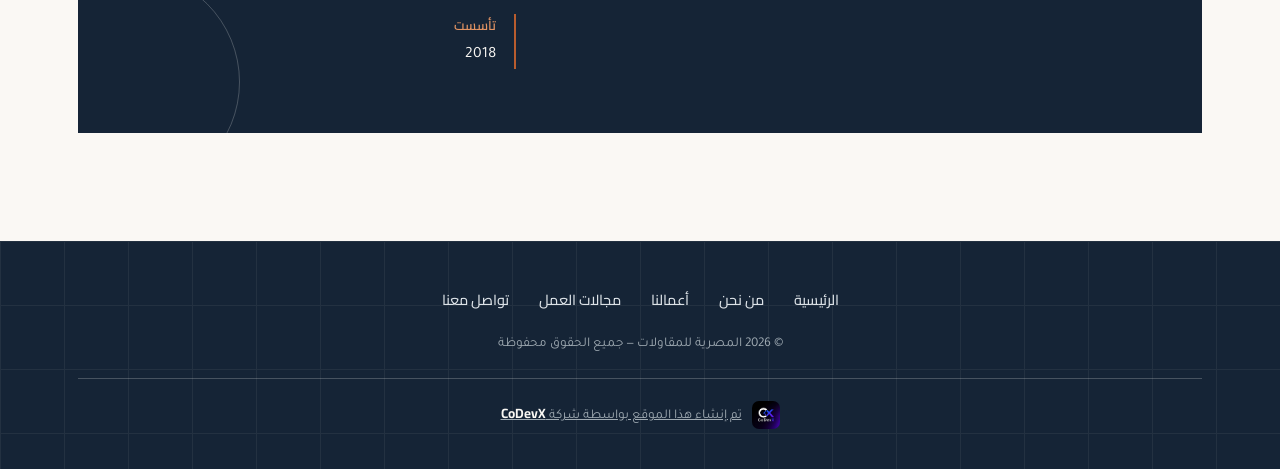
==== commit f5b3ff35: "Update index.html" ====
--- a/index.html
+++ b/index.html
@@ -27,7 +27,7 @@
   <div class="wrap hero-content">
     <div class="eyebrow-line"><div class="rule"></div><span>شركة مقاولات عامة — مدينة السادس من أكتوبر</span></div>
     <h1>ننفذ ما هو مطلوب بأعلى مواصفات، من الأساس حتى التشطيب</h1>
-    <p>المصرية للمقاولات شركة مقاولات عامة تعمل في مجال الإنشاء والتشطيب للوحدات السكنية والإدارية والتجارية والحكومية، في القاهرة والمحافظات، ولها مشاريع في عدد من الدول العربية.</p>
+    <p>المصرية للمقاولات شركة مقاولات عامة تعمل في مجال الإنشاءات والتشطيبات للوحدات السكنية والإدارية والتجارية والحكومية، في القاهرة والمحافظات، ولها مشاريع في عدد من الدول العربية.</p>
     <div class="hero-meta">
       <div><b>2018</b><span>بداية العمل في مجال المقاولات</span></div>
       <div><b>+17</b><span>مشاريع منفذة وقيد التنفيذ</span></div>
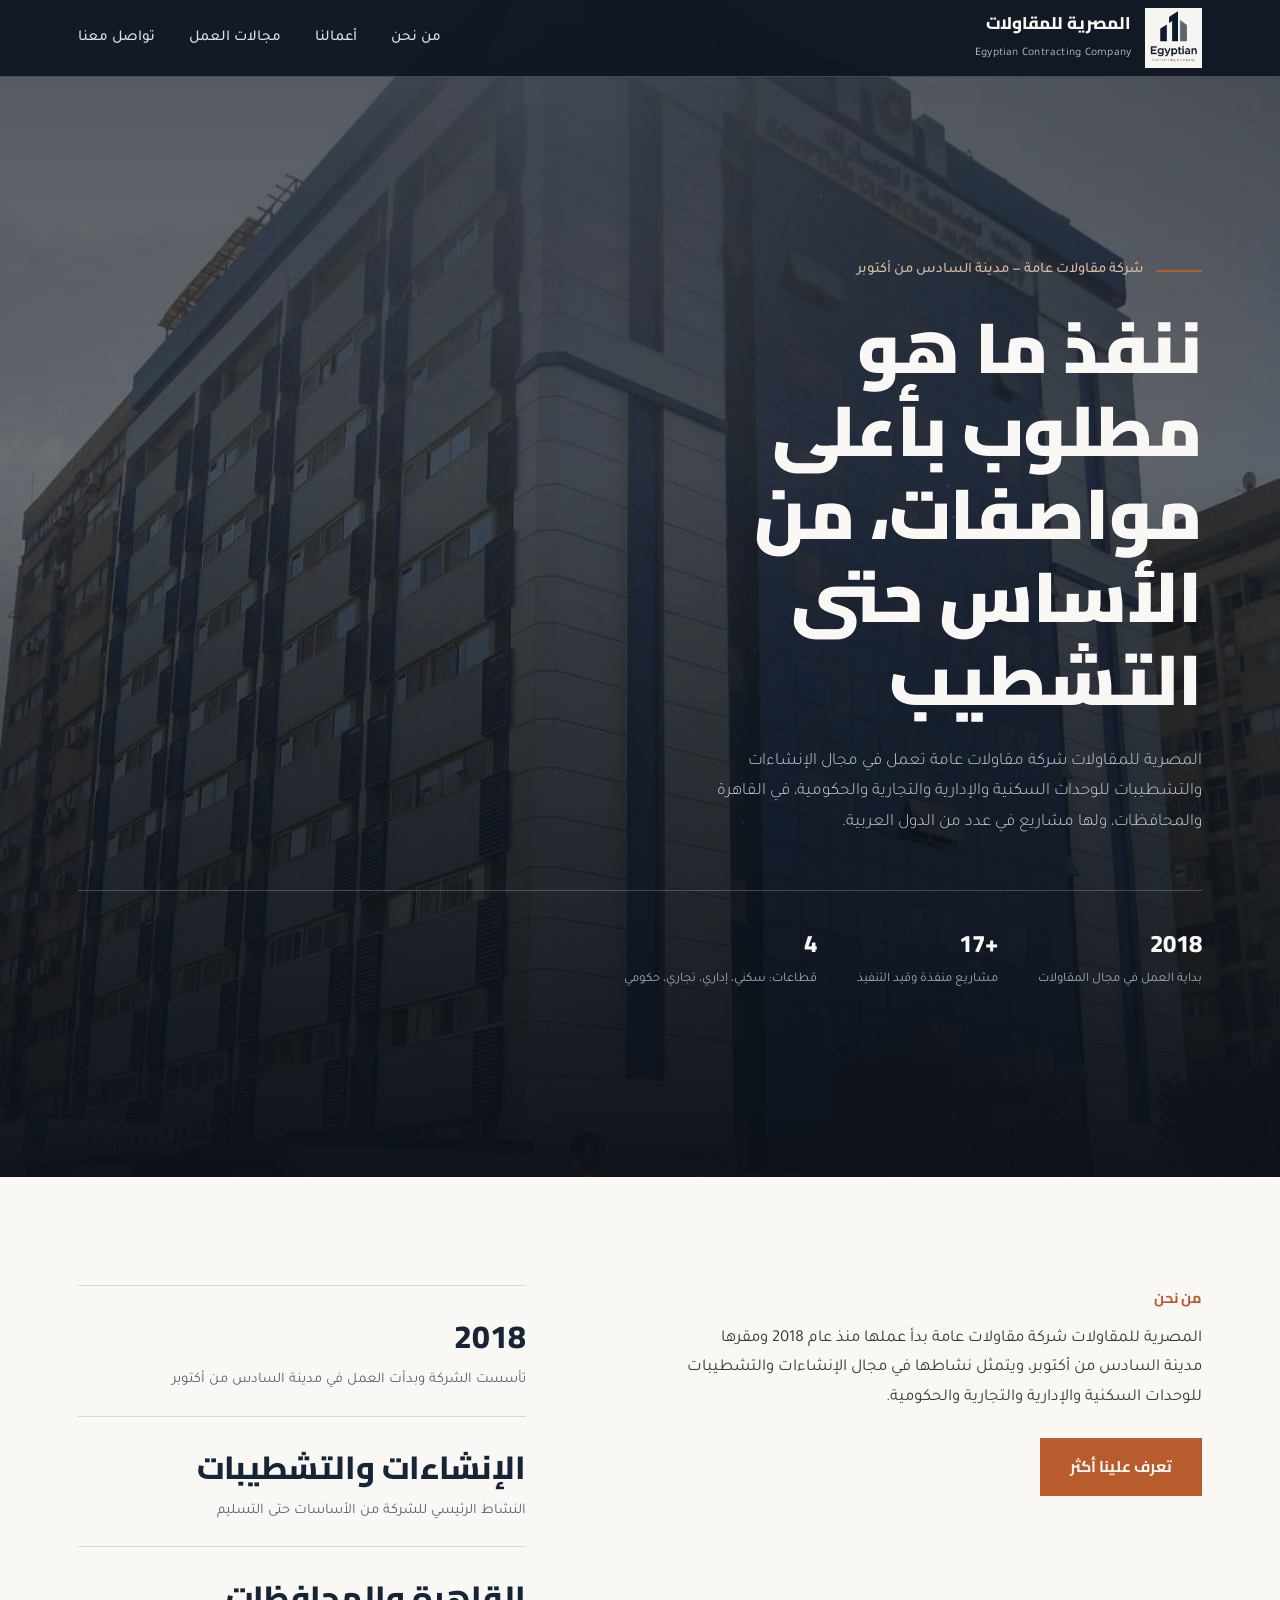
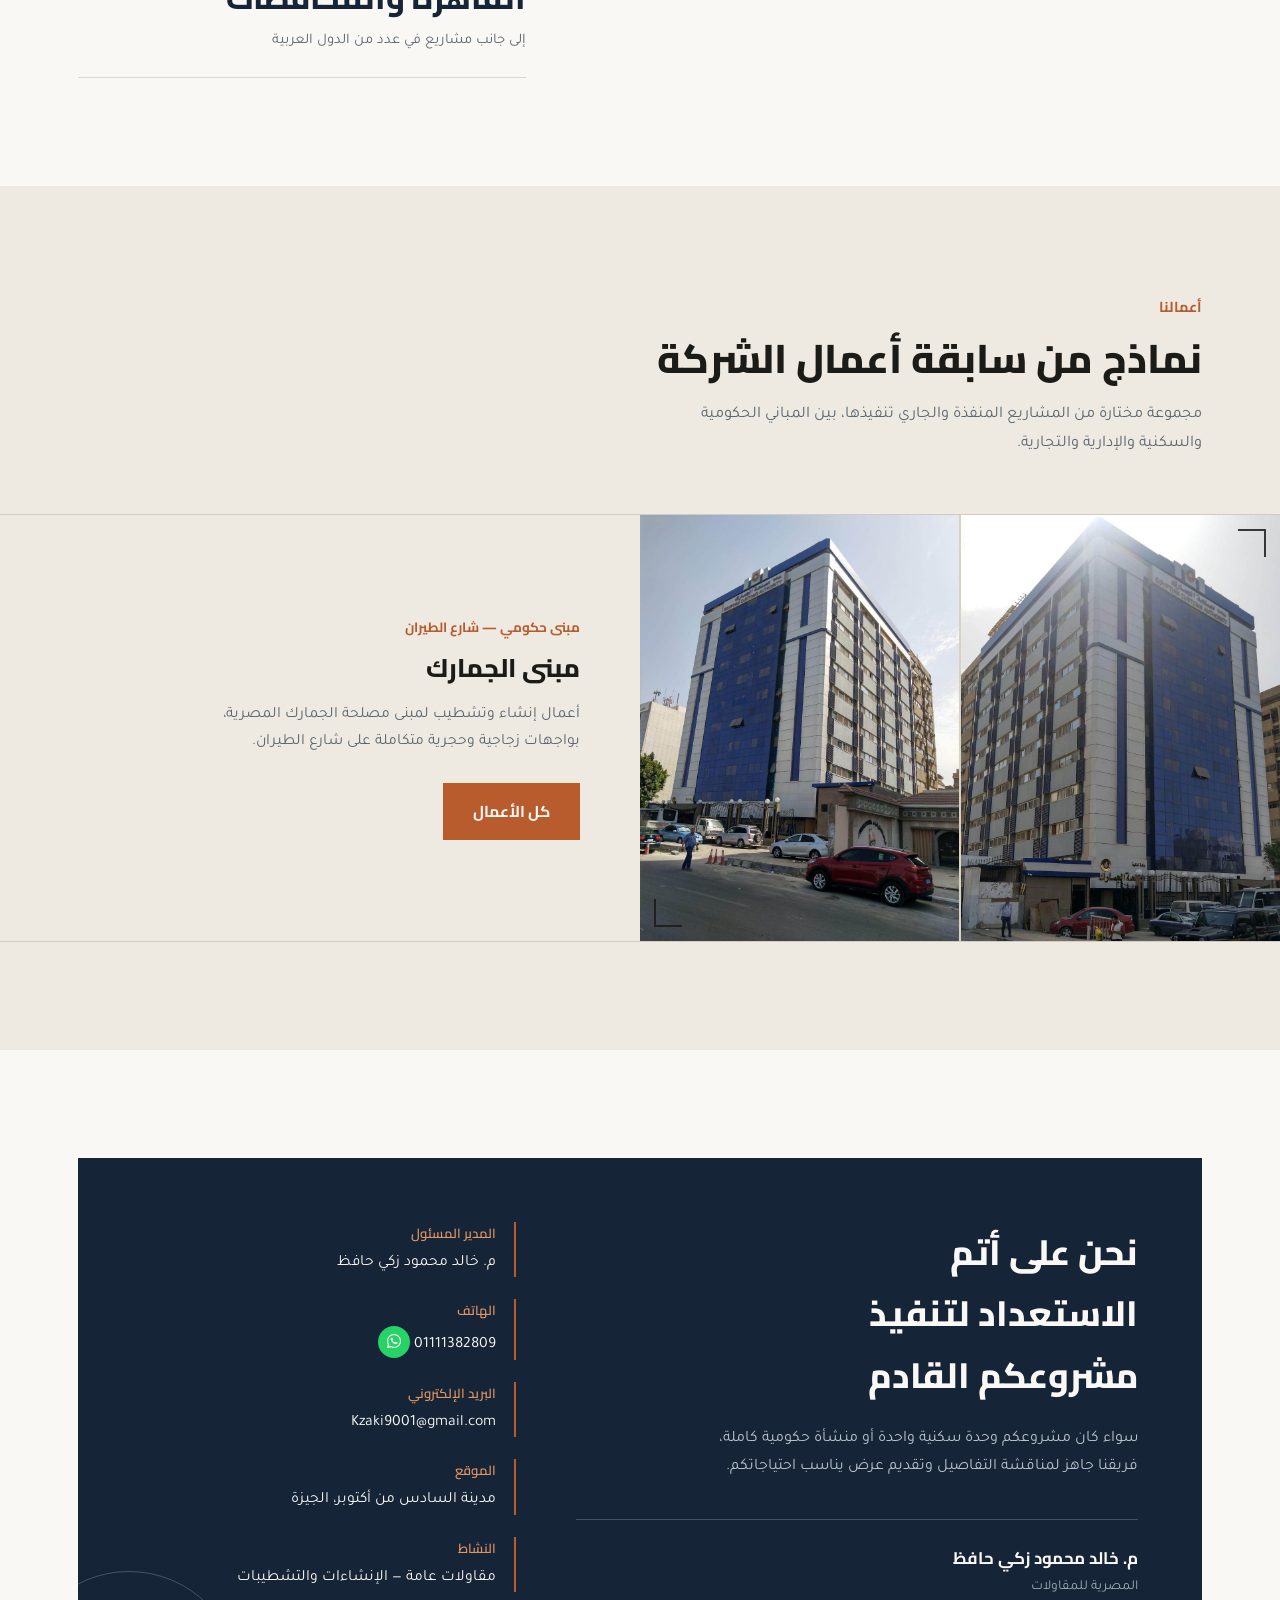
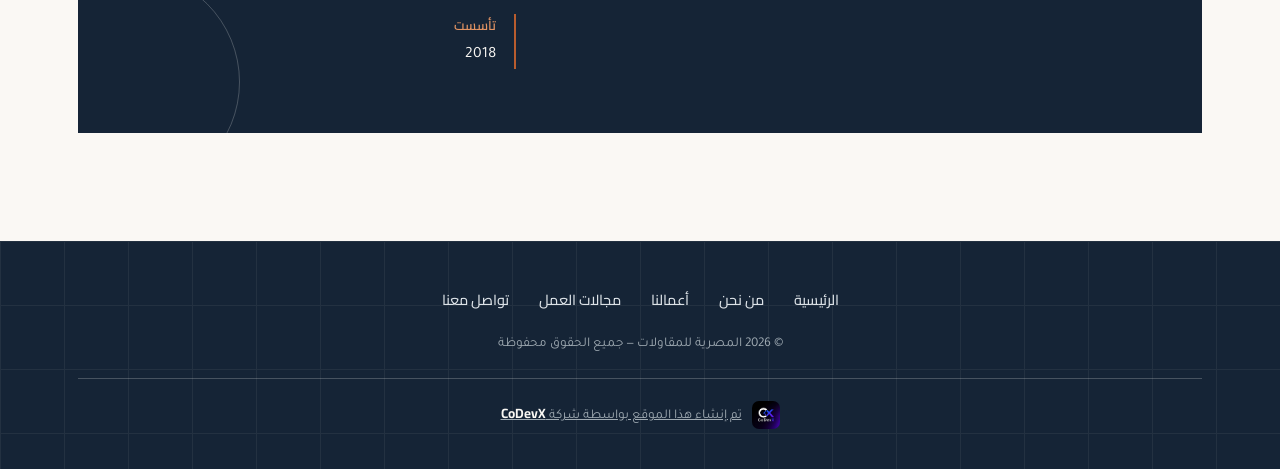
==== commit 09caac6e: "Update index.html" ====
--- a/index.html
+++ b/index.html
@@ -40,7 +40,7 @@
     <div>
       <div class="kicker">من نحن</div>
       <div class="about-body">
-        <p>المصرية للمقاولات شركة مقاولات عامة بدأ عملها منذ عام 2018 ومقرها مدينة السادس من أكتوبر، ويتمثل نشاطها في مجال الإنشاء والتشطيب للوحدات السكنية والإدارية والتجارية والحكومية.</p>
+        <p>المصرية للمقاولات شركة مقاولات عامة بدأ عملها منذ عام 2018 ومقرها مدينة السادس من أكتوبر، ويتمثل نشاطها في مجال الإنشاءات والتشطيبات للوحدات السكنية والإدارية والتجارية والحكومية.</p>
       </div>
       <a class="btn" href="about.html">تعرف علينا أكثر</a>
     </div>
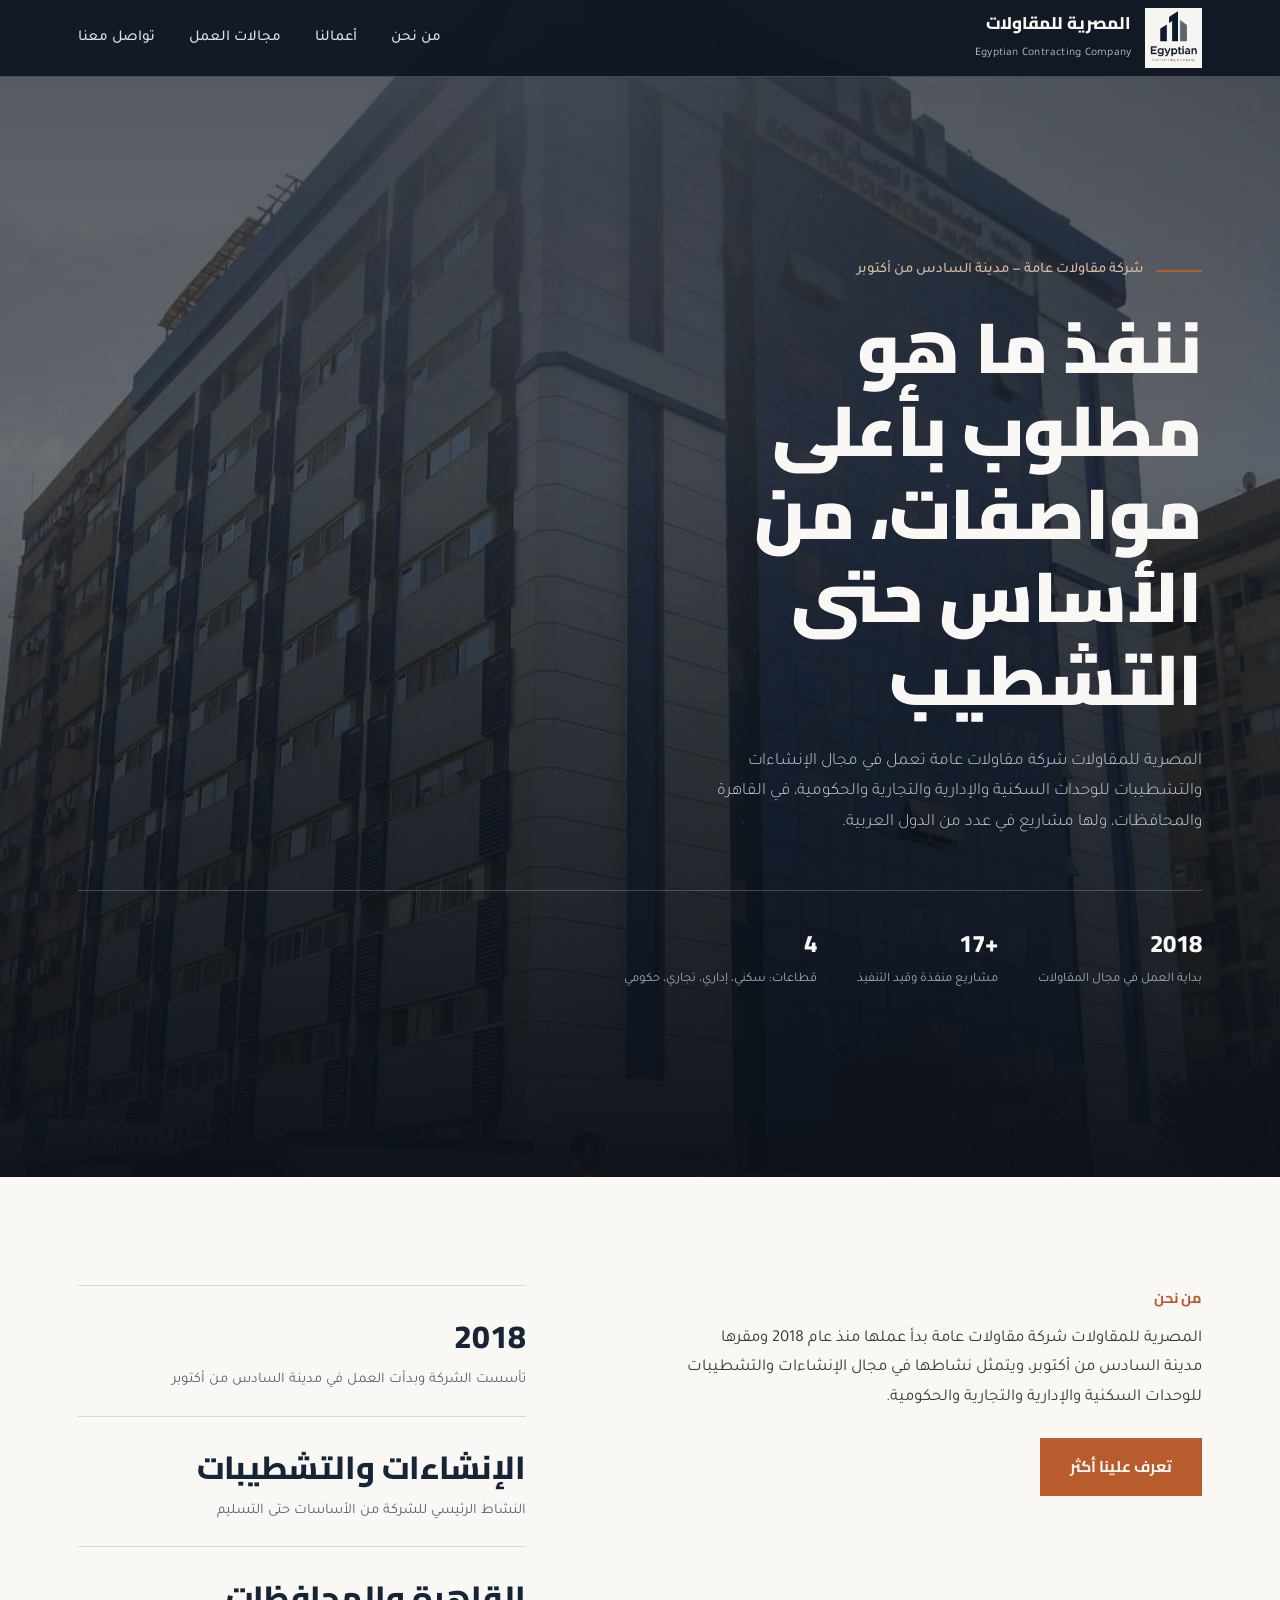
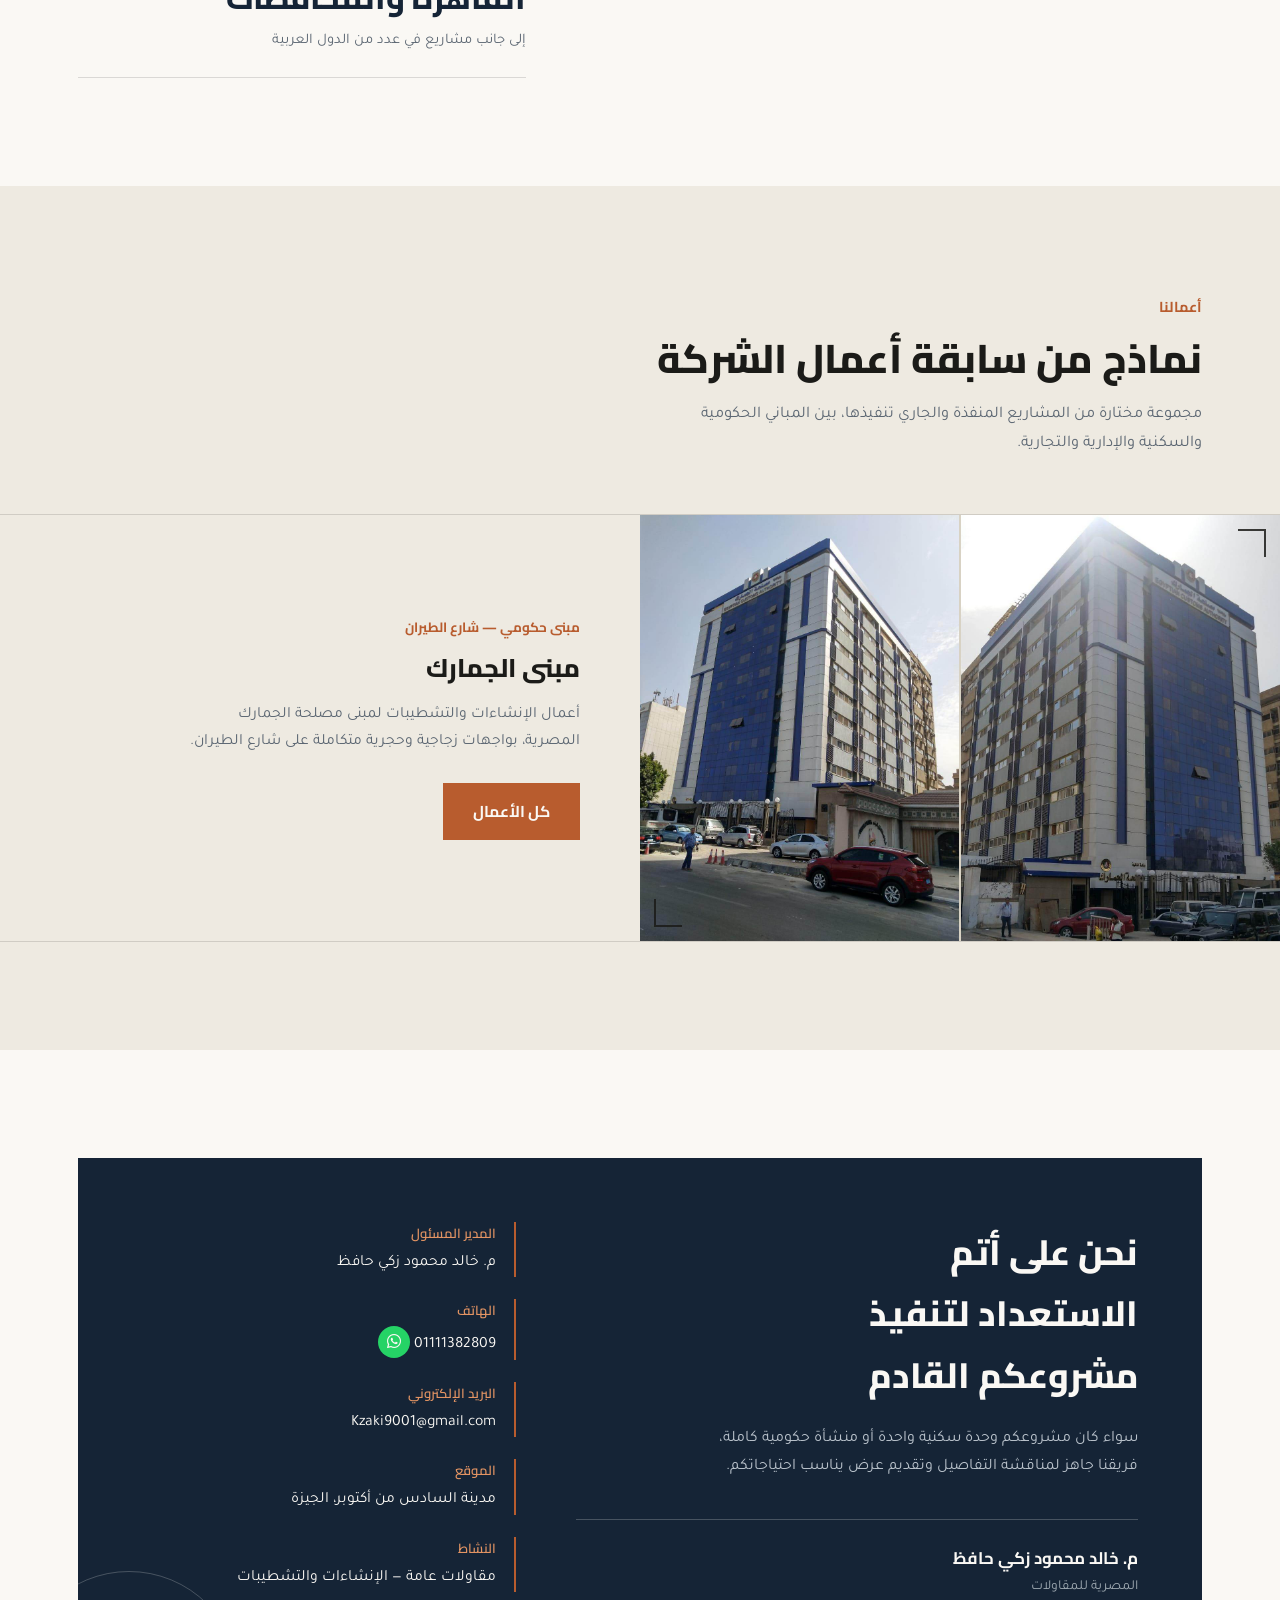
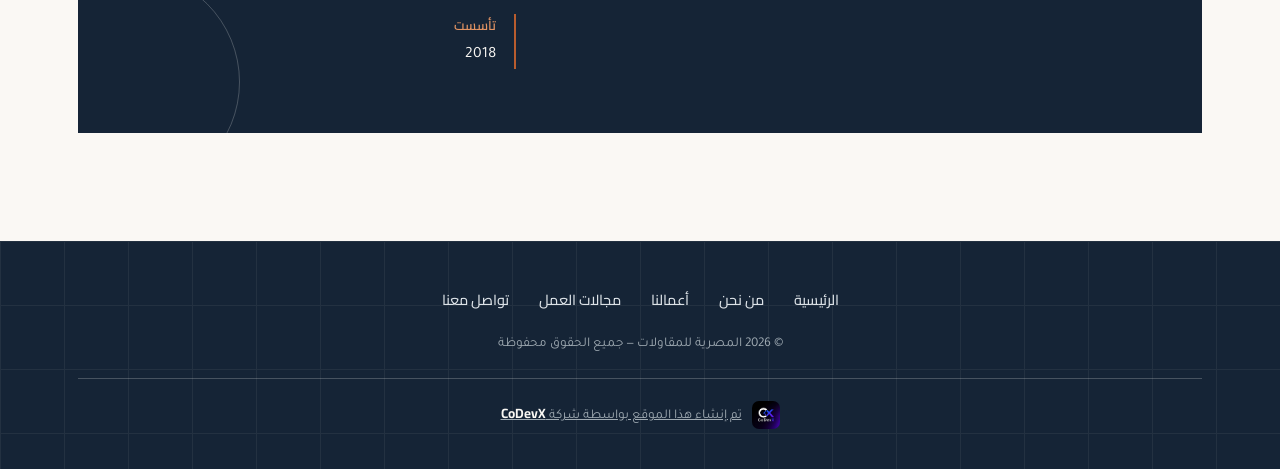
==== commit 8c650fc8: "Update index.html" ====
--- a/index.html
+++ b/index.html
@@ -53,7 +53,7 @@
   <div class="wrap"><div class="section-head"><div class="kicker">أعمالنا</div><h2>نماذج من سابقة أعمال الشركة</h2><p>مجموعة مختارة من المشاريع المنفذة والجاري تنفيذها، بين المباني الحكومية والسكنية والإدارية والتجارية.</p></div></div>
   <div class="project">
     <div class="p-media split frame"><img src="images/customs-1.jpg" alt="مبنى الجمارك"><img src="images/customs-2.jpg" alt="مبنى الجمارك"></div>
-    <div class="p-text"><div class="p-loc">مبنى حكومي — شارع الطيران</div><h3>مبنى الجمارك</h3><p>أعمال إنشاء وتشطيب لمبنى مصلحة الجمارك المصرية، بواجهات زجاجية وحجرية متكاملة على شارع الطيران.</p><div><a class="btn" href="projects.html">كل الأعمال</a></div></div>
+    <div class="p-text"><div class="p-loc">مبنى حكومي — شارع الطيران</div><h3>مبنى الجمارك</h3><p>أعمال الإنشاءات والتشطيبات لمبنى مصلحة الجمارك المصرية، بواجهات زجاجية وحجرية متكاملة على شارع الطيران.</p><div><a class="btn" href="projects.html">كل الأعمال</a></div></div>
   </div>
 </section>
 <section class="contact">
